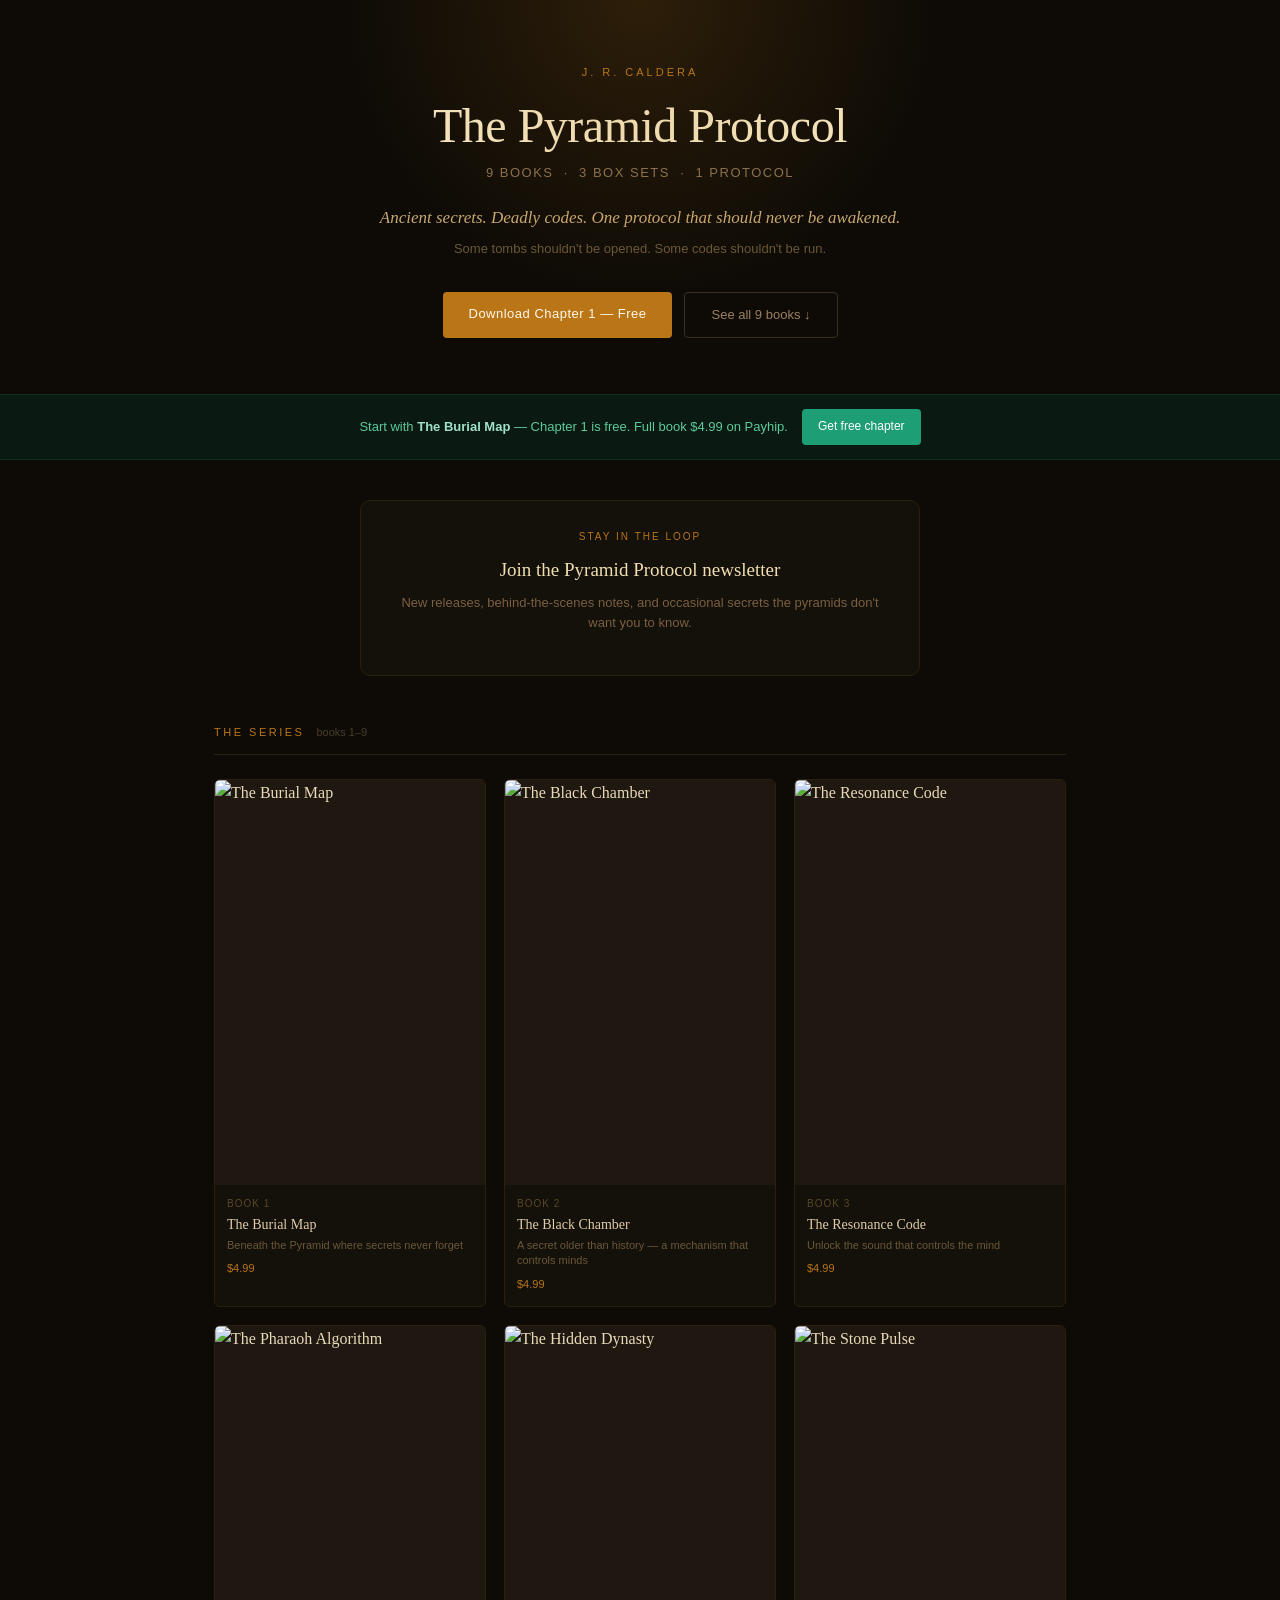
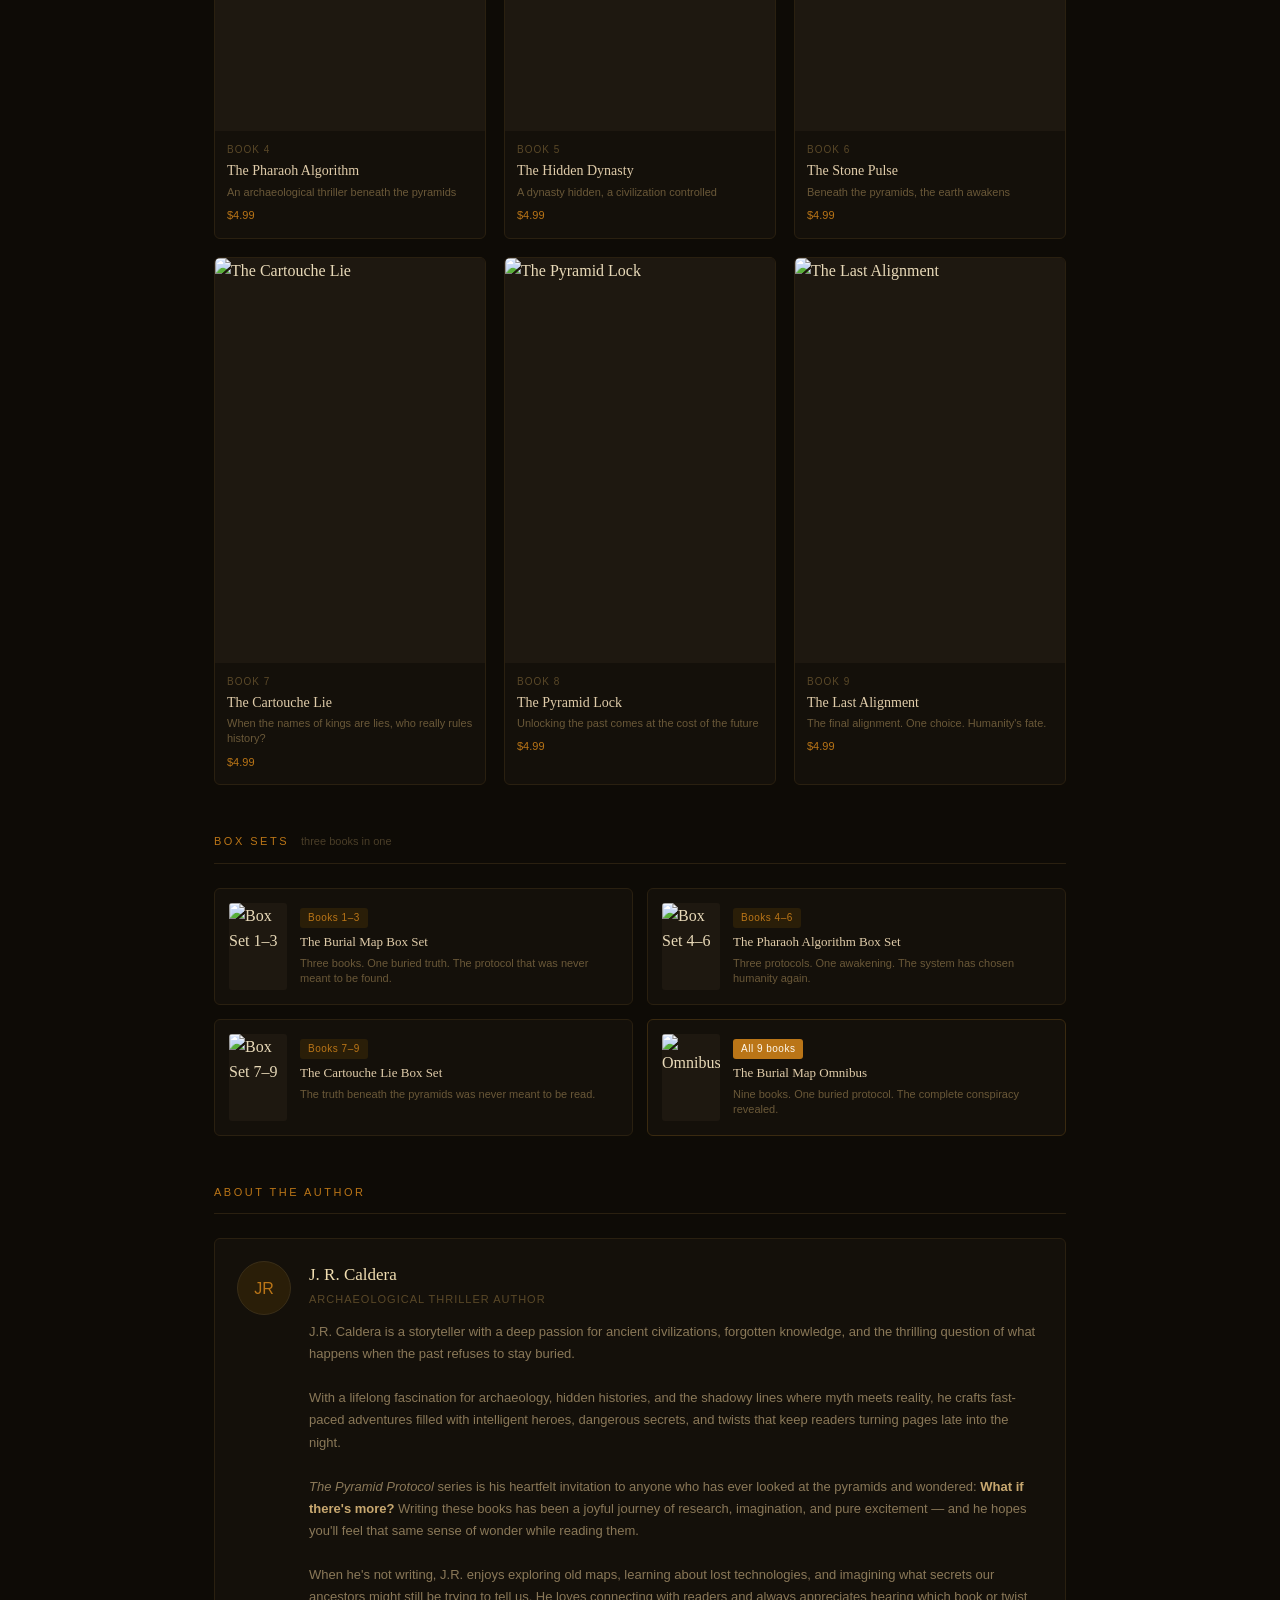
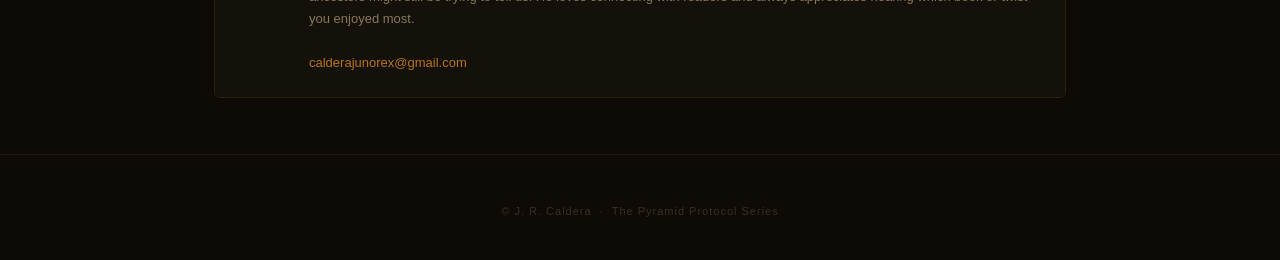
==== index.html @ d8da51bd "Add files via upload" ====
<!DOCTYPE html>
<html lang="en">
<head>
<meta charset="UTF-8">
<meta name="viewport" content="width=device-width, initial-scale=1.0">
<title>The Pyramid Protocol — J.R. Caldera</title>
<!-- Google tag (gtag.js) -->
<script async src="https://www.googletagmanager.com/gtag/js?id=G-NS86E43QCN"></script>
<script>
  window.dataLayer = window.dataLayer || [];
  function gtag(){dataLayer.push(arguments);}
  gtag('js', new Date());
  gtag('config', 'G-NS86E43QCN');
</script>
<!-- MailerLite Universal -->
<script>
    (function(w,d,e,u,f,l,n){w[f]=w[f]||function(){(w[f].q=w[f].q||[])
    .push(arguments);},l=d.createElement(e),l.async=1,l.src=u,
    n=d.getElementsByTagName(e)[0],n.parentNode.insertBefore(l,n);})
    (window,document,'script','https://assets.mailerlite.com/js/universal.js','ml');
    ml('account', '2454336');
</script>
<!-- End MailerLite Universal -->
<meta name="description" content="Nine books. One buried protocol. The complete conspiracy revealed.">
<style>
  *, *::before, *::after { box-sizing: border-box; margin: 0; padding: 0; }

  body {
    font-family: Georgia, 'Times New Roman', serif;
    background: #0e0b06;
    color: #e8d9b8;
    line-height: 1.6;
  }

  a { color: inherit; text-decoration: none; }

  /* ── HERO ── */
  .hero {
    text-align: center;
    padding: 64px 24px 56px;
    background: #0e0b06;
    position: relative;
    overflow: hidden;
  }
  .hero::before {
    content: '';
    position: absolute;
    top: 0; left: 50%; transform: translateX(-50%);
    width: 600px; height: 300px;
    background: radial-gradient(ellipse at top, rgba(186,117,23,0.18) 0%, transparent 70%);
    pointer-events: none;
  }
  .hero-eyebrow {
    font-family: 'Helvetica Neue', Arial, sans-serif;
    font-size: 11px;
    letter-spacing: 3px;
    text-transform: uppercase;
    color: #BA7517;
    margin-bottom: 16px;
  }
  .hero h1 {
    font-size: clamp(28px, 6vw, 48px);
    font-weight: normal;
    color: #f5e6c0;
    letter-spacing: -0.5px;
    line-height: 1.15;
    margin-bottom: 10px;
  }
  .hero-series {
    font-family: 'Helvetica Neue', Arial, sans-serif;
    font-size: 13px;
    color: #8a7050;
    letter-spacing: 1.5px;
    text-transform: uppercase;
    margin-bottom: 20px;
  }
  .hero-tagline {
    font-size: 17px;
    font-style: italic;
    color: #c8a870;
    margin-bottom: 8px;
  }
  .hero-sub {
    font-family: 'Helvetica Neue', Arial, sans-serif;
    font-size: 13px;
    color: #6a5838;
    margin-bottom: 32px;
  }
  .hero-btns {
    display: flex;
    gap: 12px;
    justify-content: center;
    flex-wrap: wrap;
  }
  .btn-primary {
    background: #BA7517;
    color: #fff8ec;
    border: none;
    border-radius: 4px;
    padding: 12px 26px;
    font-family: 'Helvetica Neue', Arial, sans-serif;
    font-size: 13px;
    font-weight: 500;
    letter-spacing: 0.5px;
    cursor: pointer;
    text-decoration: none;
    display: inline-block;
    transition: background 0.2s;
  }
  .btn-primary:hover { background: #9a6010; }
  .btn-ghost {
    background: transparent;
    color: #9a8060;
    border: 1px solid #3a2e1e;
    border-radius: 4px;
    padding: 12px 26px;
    font-family: 'Helvetica Neue', Arial, sans-serif;
    font-size: 13px;
    cursor: pointer;
    text-decoration: none;
    display: inline-block;
    transition: border-color 0.2s, color 0.2s;
  }
  .btn-ghost:hover { border-color: #BA7517; color: #BA7517; }

  /* ── FREE BANNER ── */
  .free-banner {
    background: #0a1a12;
    border-top: 1px solid #0f2e1e;
    border-bottom: 1px solid #0f2e1e;
    padding: 14px 24px;
    display: flex;
    align-items: center;
    gap: 14px;
    justify-content: center;
    flex-wrap: wrap;
    text-align: center;
  }
  .free-banner-text {
    font-family: 'Helvetica Neue', Arial, sans-serif;
    font-size: 13px;
    color: #5dca9a;
  }
  .free-banner-text strong { color: #9fe1cb; }
  .btn-free {
    background: #1D9E75;
    color: #fff;
    border: none;
    border-radius: 4px;
    padding: 8px 16px;
    font-family: 'Helvetica Neue', Arial, sans-serif;
    font-size: 12px;
    font-weight: 500;
    cursor: pointer;
    text-decoration: none;
    display: inline-block;
    white-space: nowrap;
    transition: background 0.2s;
  }
  .btn-free:hover { background: #158060; }

  /* ── NEWSLETTER SIGNUP ── */
  .newsletter-block {
    max-width: 560px;
    margin: 40px auto 0;
    padding: 28px 28px 24px;
    background: #14100a;
    border: 1px solid #2a2010;
    border-radius: 10px;
    text-align: center;
  }
  .newsletter-eyebrow {
    font-family: 'Helvetica Neue', Arial, sans-serif;
    font-size: 10px;
    letter-spacing: 2px;
    text-transform: uppercase;
    color: #BA7517;
    margin-bottom: 10px;
  }
  .newsletter-title {
    font-size: 19px;
    color: #f0ddb0;
    margin-bottom: 8px;
  }
  .newsletter-sub {
    font-family: 'Helvetica Neue', Arial, sans-serif;
    font-size: 13px;
    color: #7a6040;
    line-height: 1.55;
    margin-bottom: 18px;
  }

  /* ── SECTIONS ── */
  .section {
    max-width: 900px;
    margin: 0 auto;
    padding: 48px 24px 0;
  }
  .section-header {
    display: flex;
    align-items: baseline;
    gap: 12px;
    margin-bottom: 24px;
    padding-bottom: 12px;
    border-bottom: 1px solid #2a2010;
  }
  .section-title {
    font-family: 'Helvetica Neue', Arial, sans-serif;
    font-size: 11px;
    font-weight: 500;
    letter-spacing: 2.5px;
    text-transform: uppercase;
    color: #BA7517;
  }
  .section-subtitle {
    font-family: 'Helvetica Neue', Arial, sans-serif;
    font-size: 11px;
    color: #4a3e28;
  }

  /* ── BOOKS GRID ── */
  .books-grid {
    display: grid;
    grid-template-columns: repeat(3, 1fr);
    gap: 18px;
  }
  @media (max-width: 600px) {
    .books-grid { grid-template-columns: repeat(2, 1fr); gap: 12px; }
  }
  .book-card {
    background: #14100a;
    border: 1px solid #2a2010;
    border-radius: 6px;
    overflow: hidden;
    display: block;
    transition: border-color 0.2s, transform 0.15s;
  }
  .book-card:hover { border-color: #BA7517; transform: translateY(-2px); }
  .book-card img {
    width: 100%;
    aspect-ratio: 2/3;
    object-fit: cover;
    display: block;
    background: #1e1810;
  }
  .book-card-placeholder {
    width: 100%;
    aspect-ratio: 2/3;
    background: #1e1810;
    display: flex;
    align-items: center;
    justify-content: center;
    color: #3a3020;
    font-size: 32px;
  }
  .book-info { padding: 11px 12px 13px; }
  .book-num {
    font-family: 'Helvetica Neue', Arial, sans-serif;
    font-size: 10px;
    color: #5a4828;
    letter-spacing: 1px;
    text-transform: uppercase;
    margin-bottom: 4px;
  }
  .book-title {
    font-size: 14px;
    font-weight: normal;
    color: #e0ccaa;
    line-height: 1.3;
    margin-bottom: 4px;
  }
  .book-tagline {
    font-family: 'Helvetica Neue', Arial, sans-serif;
    font-size: 11px;
    color: #6a5838;
    line-height: 1.4;
    display: -webkit-box;
    -webkit-line-clamp: 2;
    -webkit-box-orient: vertical;
    overflow: hidden;
  }
  .book-price {
    font-family: 'Helvetica Neue', Arial, sans-serif;
    font-size: 11px;
    color: #BA7517;
    margin-top: 7px;
  }

  /* ── BOX SETS ── */
  .boxsets-grid {
    display: grid;
    grid-template-columns: repeat(2, 1fr);
    gap: 14px;
  }
  @media (max-width: 500px) {
    .boxsets-grid { grid-template-columns: 1fr; }
  }
  .boxset-card {
    background: #14100a;
    border: 1px solid #2a2010;
    border-radius: 6px;
    padding: 14px;
    display: flex;
    gap: 13px;
    transition: border-color 0.2s;
  }
  .boxset-card:hover { border-color: #BA7517; }
  .boxset-card img {
    width: 58px;
    min-width: 58px;
    height: 87px;
    object-fit: cover;
    border-radius: 3px;
    background: #1e1810;
  }
  .boxset-info { flex: 1; min-width: 0; }
  .boxset-badge {
    display: inline-block;
    font-family: 'Helvetica Neue', Arial, sans-serif;
    font-size: 10px;
    font-weight: 500;
    background: #2a1e08;
    color: #BA7517;
    padding: 2px 8px;
    border-radius: 3px;
    margin-bottom: 6px;
    letter-spacing: 0.5px;
  }
  .boxset-title {
    font-size: 13px;
    color: #e0ccaa;
    line-height: 1.3;
    margin-bottom: 5px;
  }
  .boxset-sub {
    font-family: 'Helvetica Neue', Arial, sans-serif;
    font-size: 11px;
    color: #6a5838;
    line-height: 1.4;
  }

  /* ── OMNIBUS ── */
  .omnibus-card {
    background: #14100a;
    border: 1px solid #3a2a10;
    border-radius: 6px;
    padding: 20px;
    display: flex;
    gap: 18px;
    align-items: center;
    transition: border-color 0.2s;
  }
  .omnibus-card:hover { border-color: #BA7517; }
  .omnibus-card img {
    width: 80px;
    min-width: 80px;
    height: 120px;
    object-fit: cover;
    border-radius: 4px;
  }
  .omnibus-badge {
    display: inline-block;
    font-family: 'Helvetica Neue', Arial, sans-serif;
    font-size: 10px;
    font-weight: 500;
    background: #BA7517;
    color: #fff8ec;
    padding: 3px 10px;
    border-radius: 3px;
    margin-bottom: 9px;
    letter-spacing: 1px;
    text-transform: uppercase;
  }
  .omnibus-title {
    font-size: 18px;
    color: #f0ddb0;
    margin-bottom: 6px;
  }
  .omnibus-sub {
    font-family: 'Helvetica Neue', Arial, sans-serif;
    font-size: 12px;
    color: #7a6040;
    line-height: 1.55;
    margin-bottom: 14px;
  }

  /* ── AUTHOR ── */
  .author-card {
    background: #14100a;
    border: 1px solid #2a2010;
    border-radius: 6px;
    padding: 22px;
    display: flex;
    gap: 18px;
    align-items: flex-start;
  }
  .author-avatar {
    width: 54px;
    height: 54px;
    min-width: 54px;
    border-radius: 50%;
    background: #2a1e08;
    border: 1px solid #3a2e18;
    display: flex;
    align-items: center;
    justify-content: center;
    font-family: 'Helvetica Neue', Arial, sans-serif;
    font-size: 16px;
    font-weight: 500;
    color: #BA7517;
  }
  .author-name {
    font-size: 17px;
    color: #f0ddb0;
    margin-bottom: 3px;
  }
  .author-tag {
    font-family: 'Helvetica Neue', Arial, sans-serif;
    font-size: 11px;
    color: #5a4828;
    letter-spacing: 1px;
    text-transform: uppercase;
    margin-bottom: 12px;
  }
  .author-bio {
    font-family: 'Helvetica Neue', Arial, sans-serif;
    font-size: 13px;
    color: #8a7858;
    line-height: 1.7;
  }

  /* ── FOOTER ── */
  .footer {
    text-align: center;
    padding: 48px 24px 40px;
    margin-top: 56px;
    border-top: 1px solid #1e1810;
  }
  .footer p {
    font-family: 'Helvetica Neue', Arial, sans-serif;
    font-size: 11px;
    color: #3a3020;
    letter-spacing: 1px;
  }

  /* spacing after last section */
  .section:last-of-type { padding-bottom: 0; }
</style>
<!-- MailerLite Universal -->
<script>
    (function(w,d,e,u,f,l,n){w[f]=w[f]||function(){(w[f].q=w[f].q||[])
    .push(arguments);},l=d.createElement(e),l.async=1,l.src=u,
    n=d.getElementsByTagName(e)[0],n.parentNode.insertBefore(l,n);})
    (window,document,'script','https://assets.mailerlite.com/js/universal.js','ml');
    ml('account', '2454336');
</script>
<!-- End MailerLite Universal -->
</head>
<body>

<!-- HERO -->
<div class="hero">
  <div class="hero-eyebrow">J. R. Caldera</div>
  <h1>The Pyramid Protocol</h1>
  <div class="hero-series">9 books &nbsp;·&nbsp; 3 box sets &nbsp;·&nbsp; 1 protocol</div>
  <div class="hero-tagline">Ancient secrets. Deadly codes. One protocol that should never be awakened.</div>
  <div class="hero-sub">Some tombs shouldn't be opened. Some codes shouldn't be run.</div>
  <div class="hero-btns">
    <a href="https://payhip.com/b/AbJk1" class="btn-primary" target="_blank">Download Chapter 1 — Free</a>
    <a href="#series" class="btn-ghost">See all 9 books ↓</a>
  </div>
</div>

<!-- FREE BANNER -->
<div class="free-banner">
  <div class="free-banner-text">Start with <strong>The Burial Map</strong> — Chapter 1 is free. Full book $4.99 on Payhip.</div>
  <a href="https://payhip.com/b/AbJk1" class="btn-free" target="_blank">Get free chapter</a>
</div>

<!-- NEWSLETTER SIGNUP -->
<div class="newsletter-block">
  <div class="newsletter-eyebrow">Stay in the loop</div>
  <div class="newsletter-title">Join the Pyramid Protocol newsletter</div>
  <div class="newsletter-sub">New releases, behind-the-scenes notes, and occasional secrets the pyramids don't want you to know.</div>
  <div class="ml-embedded" data-form="XysTeo"></div>
</div>

<!-- BOOKS 1–9 -->
<div class="section" id="series">
  <div class="section-header">
    <span class="section-title">The series</span>
    <span class="section-subtitle">books 1–9</span>
  </div>
  <div class="books-grid">

    <a class="book-card" href="https://payhip.com/b/BZFYR" target="_blank">
      <img src="https://j-r-caldera.carrd.co/assets/images/image01.jpg?v=bbf67090" alt="The Burial Map">
      <div class="book-info">
        <div class="book-num">Book 1</div>
        <div class="book-title">The Burial Map</div>
        <div class="book-tagline">Beneath the Pyramid where secrets never forget</div>
        <div class="book-price">$4.99</div>
      </div>
    </a>

    <a class="book-card" href="https://payhip.com/b/6irfh" target="_blank">
      <img src="https://j-r-caldera.carrd.co/assets/images/image02.jpg?v=bbf67090" alt="The Black Chamber">
      <div class="book-info">
        <div class="book-num">Book 2</div>
        <div class="book-title">The Black Chamber</div>
        <div class="book-tagline">A secret older than history — a mechanism that controls minds</div>
        <div class="book-price">$4.99</div>
      </div>
    </a>

    <a class="book-card" href="https://payhip.com/b/AXHsN" target="_blank">
      <img src="https://j-r-caldera.carrd.co/assets/images/image03.jpg?v=bbf67090" alt="The Resonance Code">
      <div class="book-info">
        <div class="book-num">Book 3</div>
        <div class="book-title">The Resonance Code</div>
        <div class="book-tagline">Unlock the sound that controls the mind</div>
        <div class="book-price">$4.99</div>
      </div>
    </a>

    <a class="book-card" href="https://payhip.com/b/c6tMG" target="_blank">
      <img src="https://j-r-caldera.carrd.co/assets/images/image05.jpg?v=bbf67090" alt="The Pharaoh Algorithm">
      <div class="book-info">
        <div class="book-num">Book 4</div>
        <div class="book-title">The Pharaoh Algorithm</div>
        <div class="book-tagline">An archaeological thriller beneath the pyramids</div>
        <div class="book-price">$4.99</div>
      </div>
    </a>

    <a class="book-card" href="https://payhip.com/b/ZX0zi" target="_blank">
      <img src="The_Hidden_Dynasty.png" alt="The Hidden Dynasty">
      <div class="book-info">
        <div class="book-num">Book 5</div>
        <div class="book-title">The Hidden Dynasty</div>
        <div class="book-tagline">A dynasty hidden, a civilization controlled</div>
        <div class="book-price">$4.99</div>
      </div>
    </a>

    <a class="book-card" href="https://payhip.com/b/noazR" target="_blank">
      <img src="https://j-r-caldera.carrd.co/assets/images/image07.jpg?v=bbf67090" alt="The Stone Pulse">
      <div class="book-info">
        <div class="book-num">Book 6</div>
        <div class="book-title">The Stone Pulse</div>
        <div class="book-tagline">Beneath the pyramids, the earth awakens</div>
        <div class="book-price">$4.99</div>
      </div>
    </a>

    <a class="book-card" href="https://payhip.com/b/b9Xug" target="_blank">
      <img src="https://j-r-caldera.carrd.co/assets/images/image09.jpg?v=bbf67090" alt="The Cartouche Lie">
      <div class="book-info">
        <div class="book-num">Book 7</div>
        <div class="book-title">The Cartouche Lie</div>
        <div class="book-tagline">When the names of kings are lies, who really rules history?</div>
        <div class="book-price">$4.99</div>
      </div>
    </a>

    <a class="book-card" href="https://payhip.com/b/W3aA7" target="_blank">
      <img src="https://j-r-caldera.carrd.co/assets/images/image10.jpg?v=bbf67090" alt="The Pyramid Lock">
      <div class="book-info">
        <div class="book-num">Book 8</div>
        <div class="book-title">The Pyramid Lock</div>
        <div class="book-tagline">Unlocking the past comes at the cost of the future</div>
        <div class="book-price">$4.99</div>
      </div>
    </a>

    <a class="book-card" href="https://payhip.com/b/DHOQh" target="_blank">
      <img src="https://j-r-caldera.carrd.co/assets/images/image11.jpg?v=bbf67090" alt="The Last Alignment">
      <div class="book-info">
        <div class="book-num">Book 9</div>
        <div class="book-title">The Last Alignment</div>
        <div class="book-tagline">The final alignment. One choice. Humanity's fate.</div>
        <div class="book-price">$4.99</div>
      </div>
    </a>

  </div>
</div>

<!-- BOX SETS -->
<div class="section">
  <div class="section-header">
    <span class="section-title">Box sets</span>
    <span class="section-subtitle">three books in one</span>
  </div>
  <div class="boxsets-grid">

    <a class="boxset-card" href="https://payhip.com/b/6KUzX" target="_blank">
      <img src="https://j-r-caldera.carrd.co/assets/images/image04.jpg?v=bbf67090" alt="Box Set 1–3">
      <div class="boxset-info">
        <div class="boxset-badge">Books 1–3</div>
        <div class="boxset-title">The Burial Map Box Set</div>
        <div class="boxset-sub">Three books. One buried truth. The protocol that was never meant to be found.</div>
      </div>
    </a>

    <a class="boxset-card" href="https://payhip.com/b/sQX5T" target="_blank">
      <img src="https://j-r-caldera.carrd.co/assets/images/image08.jpg?v=bbf67090" alt="Box Set 4–6">
      <div class="boxset-info">
        <div class="boxset-badge">Books 4–6</div>
        <div class="boxset-title">The Pharaoh Algorithm Box Set</div>
        <div class="boxset-sub">Three protocols. One awakening. The system has chosen humanity again.</div>
      </div>
    </a>

    <a class="boxset-card" href="https://payhip.com/b/WlR8a" target="_blank">
      <img src="https://j-r-caldera.carrd.co/assets/images/image12.jpg?v=bbf67090" alt="Box Set 7–9">
      <div class="boxset-info">
        <div class="boxset-badge">Books 7–9</div>
        <div class="boxset-title">The Cartouche Lie Box Set</div>
        <div class="boxset-sub">The truth beneath the pyramids was never meant to be read.</div>
      </div>
    </a>

    <a class="boxset-card" href="https://payhip.com/b/9UcTv" target="_blank" style="border-color:#3a2a10;">
      <img src="https://j-r-caldera.carrd.co/assets/images/image13.jpg?v=bbf67090" alt="Omnibus">
      <div class="boxset-info">
        <div class="boxset-badge" style="background:#BA7517;color:#fff8ec;">All 9 books</div>
        <div class="boxset-title">The Burial Map Omnibus</div>
        <div class="boxset-sub">Nine books. One buried protocol. The complete conspiracy revealed.</div>
      </div>
    </a>

  </div>
</div>

<!-- ABOUT -->
<div class="section">
  <div class="section-header">
    <span class="section-title">About the author</span>
  </div>
  <div class="author-card">
    <div class="author-avatar">JR</div>
    <div>
      <div class="author-name">J. R. Caldera</div>
      <div class="author-tag">Archaeological thriller author</div>
      <div class="author-bio">
        J.R. Caldera is a storyteller with a deep passion for ancient civilizations, forgotten knowledge, and the thrilling question of what happens when the past refuses to stay buried.<br><br>
        With a lifelong fascination for archaeology, hidden histories, and the shadowy lines where myth meets reality, he crafts fast-paced adventures filled with intelligent heroes, dangerous secrets, and twists that keep readers turning pages late into the night.<br><br>
        <em>The Pyramid Protocol</em> series is his heartfelt invitation to anyone who has ever looked at the pyramids and wondered: <strong style="color:#c8a870;">What if there's more?</strong> Writing these books has been a joyful journey of research, imagination, and pure excitement — and he hopes you'll feel that same sense of wonder while reading them.<br><br>
        When he's not writing, J.R. enjoys exploring old maps, learning about lost technologies, and imagining what secrets our ancestors might still be trying to tell us. He loves connecting with readers and always appreciates hearing which book or twist you enjoyed most.<br><br>
        <a href="mailto:calderajunorex@gmail.com" style="color:#BA7517;">calderajunorex@gmail.com</a>
      </div>
    </div>
  </div>
</div>

<!-- FOOTER -->
<div class="footer">
  <p>© J. R. Caldera &nbsp;·&nbsp; The Pyramid Protocol Series</p>
</div>

</body>
</html>
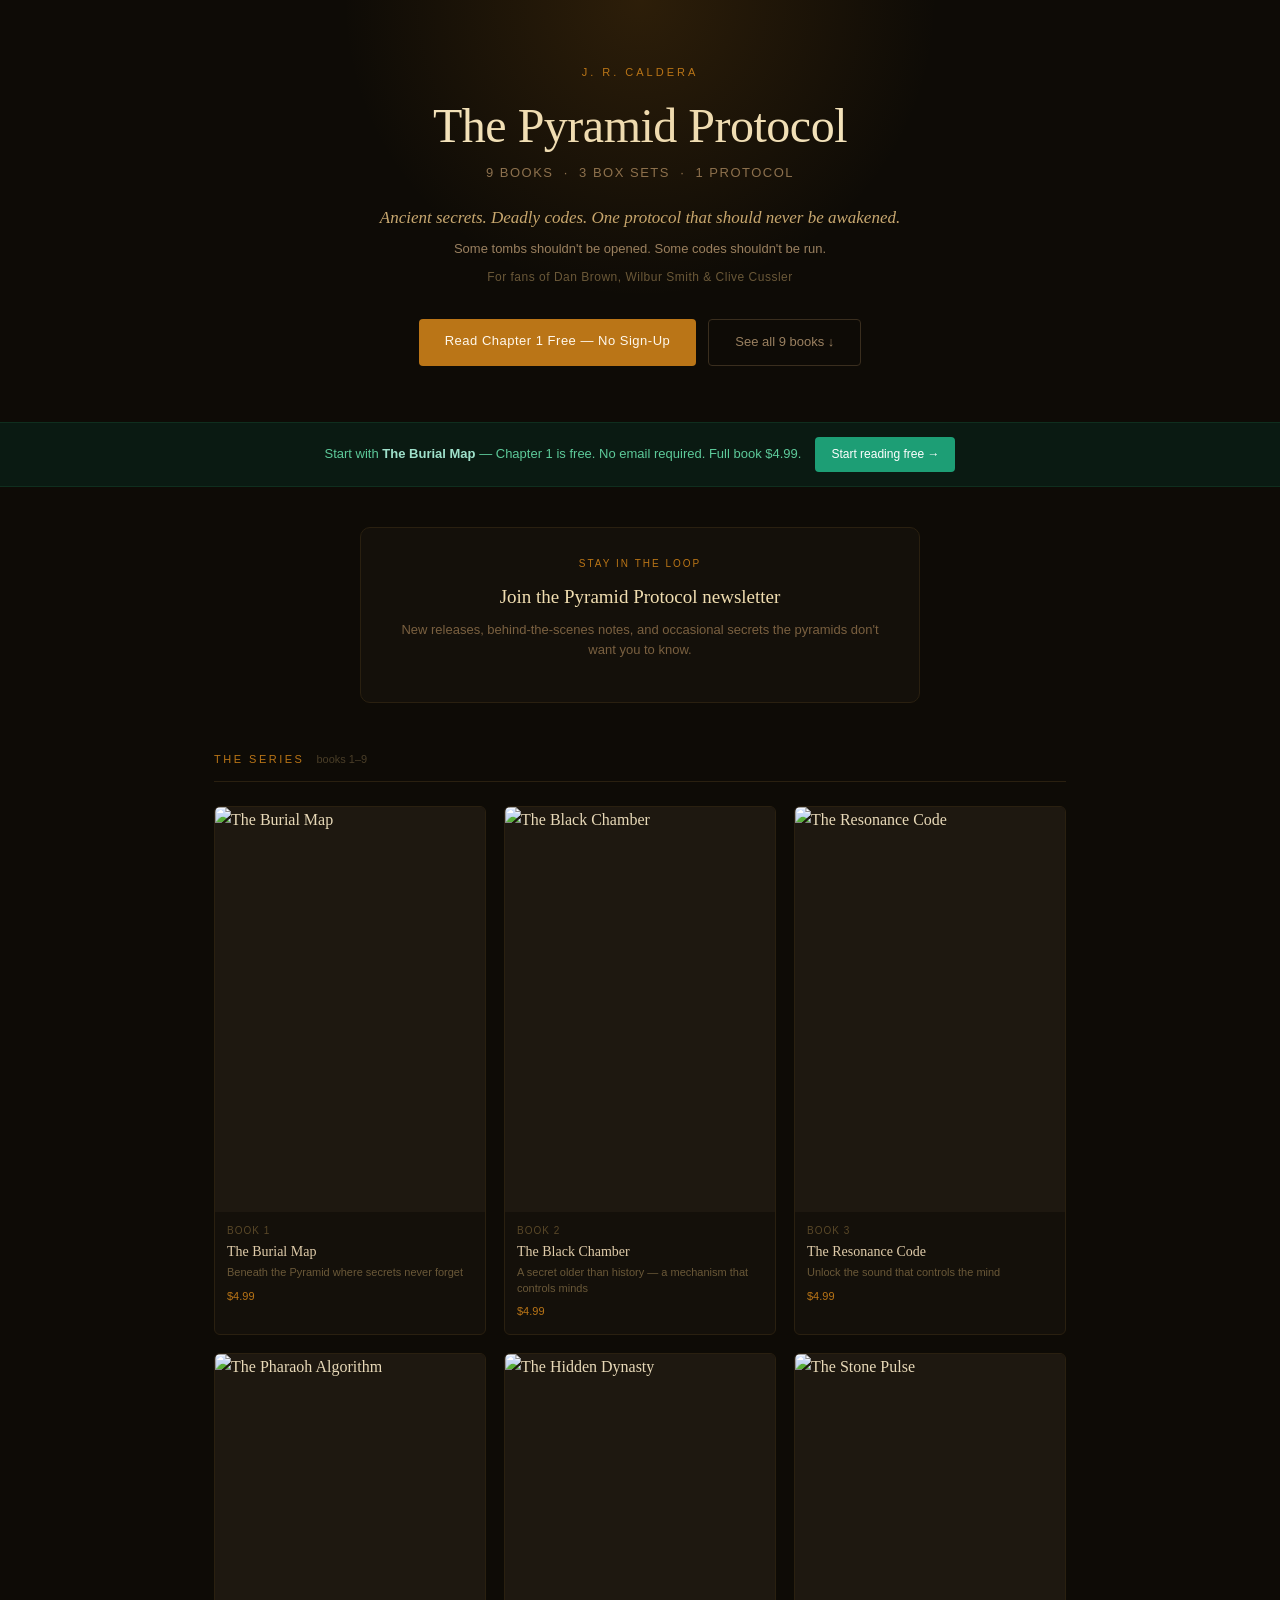
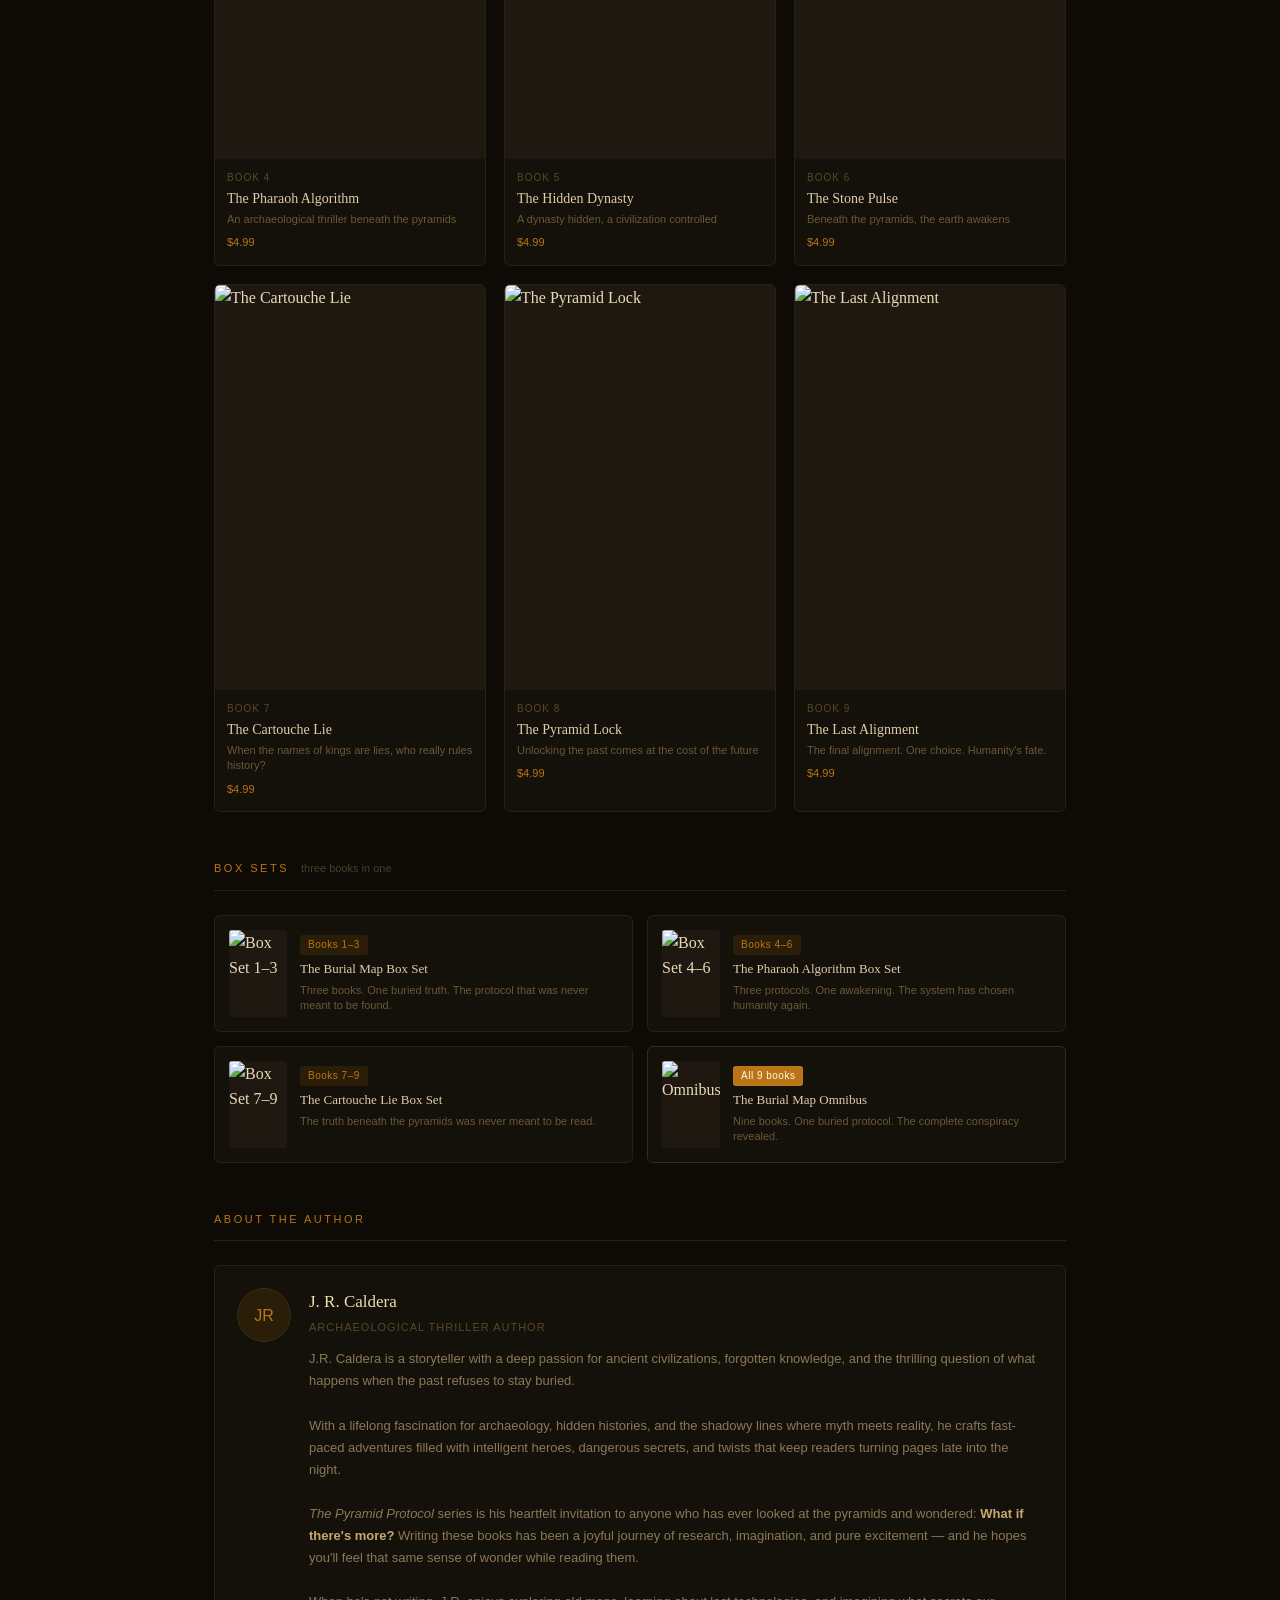
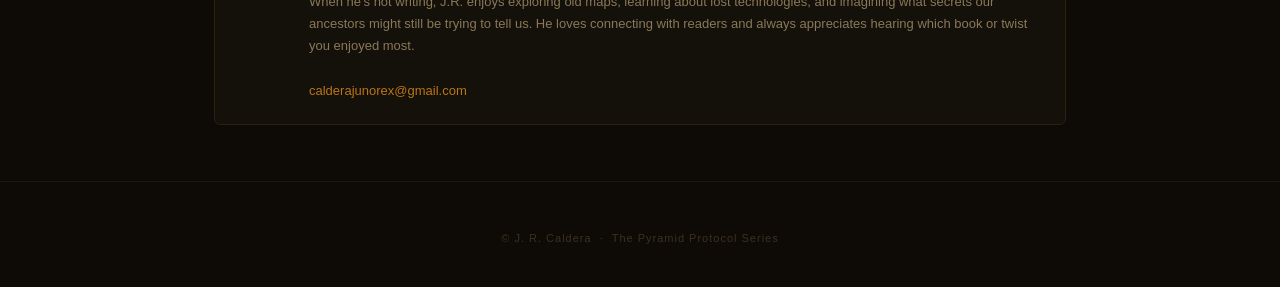
==== commit aeb8cb1e: "Add files via upload" ====
--- a/index.html
+++ b/index.html
@@ -3,7 +3,22 @@
 <head>
 <meta charset="UTF-8">
 <meta name="viewport" content="width=device-width, initial-scale=1.0">
-<title>The Pyramid Protocol — J.R. Caldera</title>
+<title>The Pyramid Protocol — J.R. Caldera | Archaeological Thriller Series</title>
+<meta name="description" content="A 9-book archaeological thriller series by J.R. Caldera. Ancient Egypt. Deadly conspiracies. Hidden codes. For fans of Dan Brown and Wilbur Smith. Start with Chapter 1 — free.">
+<meta name="robots" content="index, follow">
+<link rel="canonical" href="https://calderajunorex-cmd.github.io/">
+
+<!-- Open Graph (Facebook, X, LinkedIn previews) -->
+<meta property="og:type" content="website">
+<meta property="og:url" content="https://calderajunorex-cmd.github.io/">
+<meta property="og:title" content="The Pyramid Protocol — A 9-Book Archaeological Thriller Series">
+<meta property="og:description" content="Ancient secrets. Deadly codes. One protocol that should never be awakened. For fans of Dan Brown and Wilbur Smith. Chapter 1 is free.">
+<meta property="og:image" content="https://j-r-caldera.carrd.co/assets/images/image01.jpg?v=bbf67090">
+<meta name="twitter:card" content="summary_large_image">
+<meta name="twitter:title" content="The Pyramid Protocol — J.R. Caldera">
+<meta name="twitter:description" content="A 9-book archaeological thriller series. Ancient Egypt. Deadly conspiracies. Chapter 1 free.">
+<meta name="twitter:image" content="https://j-r-caldera.carrd.co/assets/images/image01.jpg?v=bbf67090">
+
 <!-- Google tag (gtag.js) -->
 <script async src="https://www.googletagmanager.com/gtag/js?id=G-NS86E43QCN"></script>
 <script>
@@ -21,7 +36,6 @@
     ml('account', '2454336');
 </script>
 <!-- End MailerLite Universal -->
-<meta name="description" content="Nine books. One buried protocol. The complete conspiracy revealed.">
 <style>
   *, *::before, *::after { box-sizing: border-box; margin: 0; padding: 0; }
 
@@ -83,7 +97,14 @@
   .hero-sub {
     font-family: 'Helvetica Neue', Arial, sans-serif;
     font-size: 13px;
+    color: #9a8060;
+    margin-bottom: 8px;
+  }
+  .hero-fans {
+    font-family: 'Helvetica Neue', Arial, sans-serif;
+    font-size: 12px;
     color: #6a5838;
+    letter-spacing: 0.5px;
     margin-bottom: 32px;
   }
   .hero-btns {
@@ -446,15 +467,27 @@
   /* spacing after last section */
   .section:last-of-type { padding-bottom: 0; }
 </style>
-<!-- MailerLite Universal -->
-<script>
-    (function(w,d,e,u,f,l,n){w[f]=w[f]||function(){(w[f].q=w[f].q||[])
-    .push(arguments);},l=d.createElement(e),l.async=1,l.src=u,
-    n=d.getElementsByTagName(e)[0],n.parentNode.insertBefore(l,n);})
-    (window,document,'script','https://assets.mailerlite.com/js/universal.js','ml');
-    ml('account', '2454336');
+<script type="application/ld+json">
+{
+  "@context": "https://schema.org",
+  "@type": "Book",
+  "name": "The Burial Map",
+  "author": {
+    "@type": "Person",
+    "name": "J.R. Caldera"
+  },
+  "genre": "Archaeological Thriller",
+  "numberOfPages": "varies",
+  "offers": {
+    "@type": "Offer",
+    "price": "4.99",
+    "priceCurrency": "USD",
+    "url": "https://payhip.com/b/BZFYR"
+  },
+  "description": "Book 1 of The Pyramid Protocol series. An archaeological thriller set beneath the pyramids of Egypt. Chapter 1 available free.",
+  "url": "https://calderajunorex-cmd.github.io/"
+}
 </script>
-<!-- End MailerLite Universal -->
 </head>
 <body>
 
@@ -465,16 +498,17 @@
   <div class="hero-series">9 books &nbsp;·&nbsp; 3 box sets &nbsp;·&nbsp; 1 protocol</div>
   <div class="hero-tagline">Ancient secrets. Deadly codes. One protocol that should never be awakened.</div>
   <div class="hero-sub">Some tombs shouldn't be opened. Some codes shouldn't be run.</div>
+  <div class="hero-fans">For fans of Dan Brown, Wilbur Smith &amp; Clive Cussler</div>
   <div class="hero-btns">
-    <a href="https://payhip.com/b/AbJk1" class="btn-primary" target="_blank">Download Chapter 1 — Free</a>
+    <a href="https://payhip.com/b/AbJk1" class="btn-primary" target="_blank">Read Chapter 1 Free — No Sign-Up</a>
     <a href="#series" class="btn-ghost">See all 9 books ↓</a>
   </div>
 </div>
 
 <!-- FREE BANNER -->
 <div class="free-banner">
-  <div class="free-banner-text">Start with <strong>The Burial Map</strong> — Chapter 1 is free. Full book $4.99 on Payhip.</div>
-  <a href="https://payhip.com/b/AbJk1" class="btn-free" target="_blank">Get free chapter</a>
+  <div class="free-banner-text">Start with <strong>The Burial Map</strong> — Chapter 1 is free. No email required. Full book $4.99.</div>
+  <a href="https://payhip.com/b/AbJk1" class="btn-free" target="_blank">Start reading free →</a>
 </div>
 
 <!-- NEWSLETTER SIGNUP -->
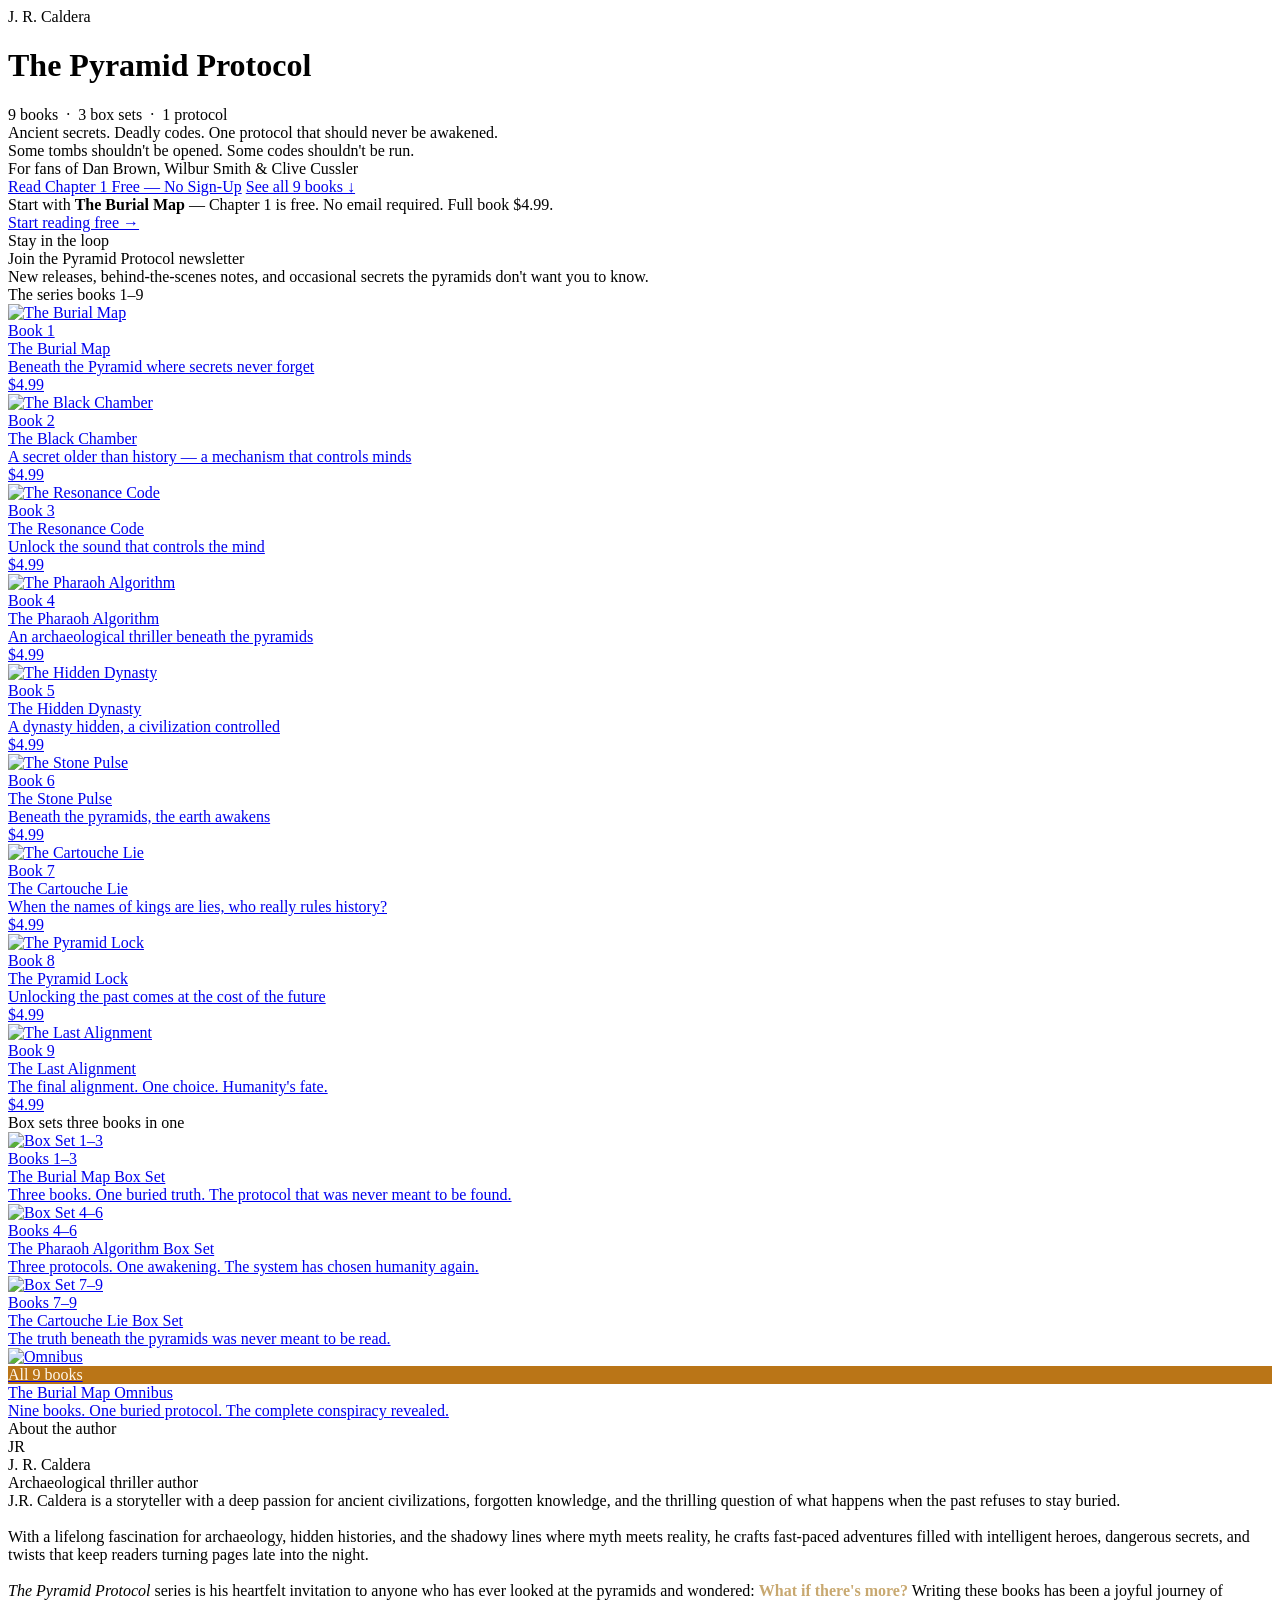
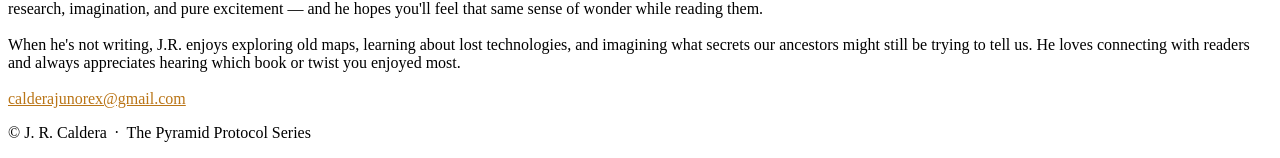
==== commit eb44ef58: "Add files via upload" ====
--- a/index.html
+++ b/index.html
@@ -7,7 +7,6 @@
 <meta name="description" content="A 9-book archaeological thriller series by J.R. Caldera. Ancient Egypt. Deadly conspiracies. Hidden codes. For fans of Dan Brown and Wilbur Smith. Start with Chapter 1 — free.">
 <meta name="robots" content="index, follow">
 <link rel="canonical" href="https://calderajunorex-cmd.github.io/">
-
 <!-- Open Graph (Facebook, X, LinkedIn previews) -->
 <meta property="og:type" content="website">
 <meta property="og:url" content="https://calderajunorex-cmd.github.io/">
@@ -18,476 +17,6 @@
 <meta name="twitter:title" content="The Pyramid Protocol — J.R. Caldera">
 <meta name="twitter:description" content="A 9-book archaeological thriller series. Ancient Egypt. Deadly conspiracies. Chapter 1 free.">
 <meta name="twitter:image" content="https://j-r-caldera.carrd.co/assets/images/image01.jpg?v=bbf67090">
-
-<!-- Google tag (gtag.js) -->
-<script async src="https://www.googletagmanager.com/gtag/js?id=G-NS86E43QCN"></script>
-<script>
-  window.dataLayer = window.dataLayer || [];
-  function gtag(){dataLayer.push(arguments);}
-  gtag('js', new Date());
-  gtag('config', 'G-NS86E43QCN');
-</script>
-<!-- MailerLite Universal -->
-<script>
-    (function(w,d,e,u,f,l,n){w[f]=w[f]||function(){(w[f].q=w[f].q||[])
-    .push(arguments);},l=d.createElement(e),l.async=1,l.src=u,
-    n=d.getElementsByTagName(e)[0],n.parentNode.insertBefore(l,n);})
-    (window,document,'script','https://assets.mailerlite.com/js/universal.js','ml');
-    ml('account', '2454336');
-</script>
-<!-- End MailerLite Universal -->
-<style>
-  *, *::before, *::after { box-sizing: border-box; margin: 0; padding: 0; }
-
-  body {
-    font-family: Georgia, 'Times New Roman', serif;
-    background: #0e0b06;
-    color: #e8d9b8;
-    line-height: 1.6;
-  }
-
-  a { color: inherit; text-decoration: none; }
-
-  /* ── HERO ── */
-  .hero {
-    text-align: center;
-    padding: 64px 24px 56px;
-    background: #0e0b06;
-    position: relative;
-    overflow: hidden;
-  }
-  .hero::before {
-    content: '';
-    position: absolute;
-    top: 0; left: 50%; transform: translateX(-50%);
-    width: 600px; height: 300px;
-    background: radial-gradient(ellipse at top, rgba(186,117,23,0.18) 0%, transparent 70%);
-    pointer-events: none;
-  }
-  .hero-eyebrow {
-    font-family: 'Helvetica Neue', Arial, sans-serif;
-    font-size: 11px;
-    letter-spacing: 3px;
-    text-transform: uppercase;
-    color: #BA7517;
-    margin-bottom: 16px;
-  }
-  .hero h1 {
-    font-size: clamp(28px, 6vw, 48px);
-    font-weight: normal;
-    color: #f5e6c0;
-    letter-spacing: -0.5px;
-    line-height: 1.15;
-    margin-bottom: 10px;
-  }
-  .hero-series {
-    font-family: 'Helvetica Neue', Arial, sans-serif;
-    font-size: 13px;
-    color: #8a7050;
-    letter-spacing: 1.5px;
-    text-transform: uppercase;
-    margin-bottom: 20px;
-  }
-  .hero-tagline {
-    font-size: 17px;
-    font-style: italic;
-    color: #c8a870;
-    margin-bottom: 8px;
-  }
-  .hero-sub {
-    font-family: 'Helvetica Neue', Arial, sans-serif;
-    font-size: 13px;
-    color: #9a8060;
-    margin-bottom: 8px;
-  }
-  .hero-fans {
-    font-family: 'Helvetica Neue', Arial, sans-serif;
-    font-size: 12px;
-    color: #6a5838;
-    letter-spacing: 0.5px;
-    margin-bottom: 32px;
-  }
-  .hero-btns {
-    display: flex;
-    gap: 12px;
-    justify-content: center;
-    flex-wrap: wrap;
-  }
-  .btn-primary {
-    background: #BA7517;
-    color: #fff8ec;
-    border: none;
-    border-radius: 4px;
-    padding: 12px 26px;
-    font-family: 'Helvetica Neue', Arial, sans-serif;
-    font-size: 13px;
-    font-weight: 500;
-    letter-spacing: 0.5px;
-    cursor: pointer;
-    text-decoration: none;
-    display: inline-block;
-    transition: background 0.2s;
-  }
-  .btn-primary:hover { background: #9a6010; }
-  .btn-ghost {
-    background: transparent;
-    color: #9a8060;
-    border: 1px solid #3a2e1e;
-    border-radius: 4px;
-    padding: 12px 26px;
-    font-family: 'Helvetica Neue', Arial, sans-serif;
-    font-size: 13px;
-    cursor: pointer;
-    text-decoration: none;
-    display: inline-block;
-    transition: border-color 0.2s, color 0.2s;
-  }
-  .btn-ghost:hover { border-color: #BA7517; color: #BA7517; }
-
-  /* ── FREE BANNER ── */
-  .free-banner {
-    background: #0a1a12;
-    border-top: 1px solid #0f2e1e;
-    border-bottom: 1px solid #0f2e1e;
-    padding: 14px 24px;
-    display: flex;
-    align-items: center;
-    gap: 14px;
-    justify-content: center;
-    flex-wrap: wrap;
-    text-align: center;
-  }
-  .free-banner-text {
-    font-family: 'Helvetica Neue', Arial, sans-serif;
-    font-size: 13px;
-    color: #5dca9a;
-  }
-  .free-banner-text strong { color: #9fe1cb; }
-  .btn-free {
-    background: #1D9E75;
-    color: #fff;
-    border: none;
-    border-radius: 4px;
-    padding: 8px 16px;
-    font-family: 'Helvetica Neue', Arial, sans-serif;
-    font-size: 12px;
-    font-weight: 500;
-    cursor: pointer;
-    text-decoration: none;
-    display: inline-block;
-    white-space: nowrap;
-    transition: background 0.2s;
-  }
-  .btn-free:hover { background: #158060; }
-
-  /* ── NEWSLETTER SIGNUP ── */
-  .newsletter-block {
-    max-width: 560px;
-    margin: 40px auto 0;
-    padding: 28px 28px 24px;
-    background: #14100a;
-    border: 1px solid #2a2010;
-    border-radius: 10px;
-    text-align: center;
-  }
-  .newsletter-eyebrow {
-    font-family: 'Helvetica Neue', Arial, sans-serif;
-    font-size: 10px;
-    letter-spacing: 2px;
-    text-transform: uppercase;
-    color: #BA7517;
-    margin-bottom: 10px;
-  }
-  .newsletter-title {
-    font-size: 19px;
-    color: #f0ddb0;
-    margin-bottom: 8px;
-  }
-  .newsletter-sub {
-    font-family: 'Helvetica Neue', Arial, sans-serif;
-    font-size: 13px;
-    color: #7a6040;
-    line-height: 1.55;
-    margin-bottom: 18px;
-  }
-
-  /* ── SECTIONS ── */
-  .section {
-    max-width: 900px;
-    margin: 0 auto;
-    padding: 48px 24px 0;
-  }
-  .section-header {
-    display: flex;
-    align-items: baseline;
-    gap: 12px;
-    margin-bottom: 24px;
-    padding-bottom: 12px;
-    border-bottom: 1px solid #2a2010;
-  }
-  .section-title {
-    font-family: 'Helvetica Neue', Arial, sans-serif;
-    font-size: 11px;
-    font-weight: 500;
-    letter-spacing: 2.5px;
-    text-transform: uppercase;
-    color: #BA7517;
-  }
-  .section-subtitle {
-    font-family: 'Helvetica Neue', Arial, sans-serif;
-    font-size: 11px;
-    color: #4a3e28;
-  }
-
-  /* ── BOOKS GRID ── */
-  .books-grid {
-    display: grid;
-    grid-template-columns: repeat(3, 1fr);
-    gap: 18px;
-  }
-  @media (max-width: 600px) {
-    .books-grid { grid-template-columns: repeat(2, 1fr); gap: 12px; }
-  }
-  .book-card {
-    background: #14100a;
-    border: 1px solid #2a2010;
-    border-radius: 6px;
-    overflow: hidden;
-    display: block;
-    transition: border-color 0.2s, transform 0.15s;
-  }
-  .book-card:hover { border-color: #BA7517; transform: translateY(-2px); }
-  .book-card img {
-    width: 100%;
-    aspect-ratio: 2/3;
-    object-fit: cover;
-    display: block;
-    background: #1e1810;
-  }
-  .book-card-placeholder {
-    width: 100%;
-    aspect-ratio: 2/3;
-    background: #1e1810;
-    display: flex;
-    align-items: center;
-    justify-content: center;
-    color: #3a3020;
-    font-size: 32px;
-  }
-  .book-info { padding: 11px 12px 13px; }
-  .book-num {
-    font-family: 'Helvetica Neue', Arial, sans-serif;
-    font-size: 10px;
-    color: #5a4828;
-    letter-spacing: 1px;
-    text-transform: uppercase;
-    margin-bottom: 4px;
-  }
-  .book-title {
-    font-size: 14px;
-    font-weight: normal;
-    color: #e0ccaa;
-    line-height: 1.3;
-    margin-bottom: 4px;
-  }
-  .book-tagline {
-    font-family: 'Helvetica Neue', Arial, sans-serif;
-    font-size: 11px;
-    color: #6a5838;
-    line-height: 1.4;
-    display: -webkit-box;
-    -webkit-line-clamp: 2;
-    -webkit-box-orient: vertical;
-    overflow: hidden;
-  }
-  .book-price {
-    font-family: 'Helvetica Neue', Arial, sans-serif;
-    font-size: 11px;
-    color: #BA7517;
-    margin-top: 7px;
-  }
-
-  /* ── BOX SETS ── */
-  .boxsets-grid {
-    display: grid;
-    grid-template-columns: repeat(2, 1fr);
-    gap: 14px;
-  }
-  @media (max-width: 500px) {
-    .boxsets-grid { grid-template-columns: 1fr; }
-  }
-  .boxset-card {
-    background: #14100a;
-    border: 1px solid #2a2010;
-    border-radius: 6px;
-    padding: 14px;
-    display: flex;
-    gap: 13px;
-    transition: border-color 0.2s;
-  }
-  .boxset-card:hover { border-color: #BA7517; }
-  .boxset-card img {
-    width: 58px;
-    min-width: 58px;
-    height: 87px;
-    object-fit: cover;
-    border-radius: 3px;
-    background: #1e1810;
-  }
-  .boxset-info { flex: 1; min-width: 0; }
-  .boxset-badge {
-    display: inline-block;
-    font-family: 'Helvetica Neue', Arial, sans-serif;
-    font-size: 10px;
-    font-weight: 500;
-    background: #2a1e08;
-    color: #BA7517;
-    padding: 2px 8px;
-    border-radius: 3px;
-    margin-bottom: 6px;
-    letter-spacing: 0.5px;
-  }
-  .boxset-title {
-    font-size: 13px;
-    color: #e0ccaa;
-    line-height: 1.3;
-    margin-bottom: 5px;
-  }
-  .boxset-sub {
-    font-family: 'Helvetica Neue', Arial, sans-serif;
-    font-size: 11px;
-    color: #6a5838;
-    line-height: 1.4;
-  }
-
-  /* ── OMNIBUS ── */
-  .omnibus-card {
-    background: #14100a;
-    border: 1px solid #3a2a10;
-    border-radius: 6px;
-    padding: 20px;
-    display: flex;
-    gap: 18px;
-    align-items: center;
-    transition: border-color 0.2s;
-  }
-  .omnibus-card:hover { border-color: #BA7517; }
-  .omnibus-card img {
-    width: 80px;
-    min-width: 80px;
-    height: 120px;
-    object-fit: cover;
-    border-radius: 4px;
-  }
-  .omnibus-badge {
-    display: inline-block;
-    font-family: 'Helvetica Neue', Arial, sans-serif;
-    font-size: 10px;
-    font-weight: 500;
-    background: #BA7517;
-    color: #fff8ec;
-    padding: 3px 10px;
-    border-radius: 3px;
-    margin-bottom: 9px;
-    letter-spacing: 1px;
-    text-transform: uppercase;
-  }
-  .omnibus-title {
-    font-size: 18px;
-    color: #f0ddb0;
-    margin-bottom: 6px;
-  }
-  .omnibus-sub {
-    font-family: 'Helvetica Neue', Arial, sans-serif;
-    font-size: 12px;
-    color: #7a6040;
-    line-height: 1.55;
-    margin-bottom: 14px;
-  }
-
-  /* ── AUTHOR ── */
-  .author-card {
-    background: #14100a;
-    border: 1px solid #2a2010;
-    border-radius: 6px;
-    padding: 22px;
-    display: flex;
-    gap: 18px;
-    align-items: flex-start;
-  }
-  .author-avatar {
-    width: 54px;
-    height: 54px;
-    min-width: 54px;
-    border-radius: 50%;
-    background: #2a1e08;
-    border: 1px solid #3a2e18;
-    display: flex;
-    align-items: center;
-    justify-content: center;
-    font-family: 'Helvetica Neue', Arial, sans-serif;
-    font-size: 16px;
-    font-weight: 500;
-    color: #BA7517;
-  }
-  .author-name {
-    font-size: 17px;
-    color: #f0ddb0;
-    margin-bottom: 3px;
-  }
-  .author-tag {
-    font-family: 'Helvetica Neue', Arial, sans-serif;
-    font-size: 11px;
-    color: #5a4828;
-    letter-spacing: 1px;
-    text-transform: uppercase;
-    margin-bottom: 12px;
-  }
-  .author-bio {
-    font-family: 'Helvetica Neue', Arial, sans-serif;
-    font-size: 13px;
-    color: #8a7858;
-    line-height: 1.7;
-  }
-
-  /* ── FOOTER ── */
-  .footer {
-    text-align: center;
-    padding: 48px 24px 40px;
-    margin-top: 56px;
-    border-top: 1px solid #1e1810;
-  }
-  .footer p {
-    font-family: 'Helvetica Neue', Arial, sans-serif;
-    font-size: 11px;
-    color: #3a3020;
-    letter-spacing: 1px;
-  }
-
-  /* spacing after last section */
-  .section:last-of-type { padding-bottom: 0; }
-</style>
-<script type="application/ld+json">
-{
-  "@context": "https://schema.org",
-  "@type": "Book",
-  "name": "The Burial Map",
-  "author": {
-    "@type": "Person",
-    "name": "J.R. Caldera"
-  },
-  "genre": "Archaeological Thriller",
-  "numberOfPages": "varies",
-  "offers": {
-    "@type": "Offer",
-    "price": "4.99",
-    "priceCurrency": "USD",
-    "url": "https://payhip.com/b/BZFYR"
-  },
-  "description": "Book 1 of The Pyramid Protocol series. An archaeological thriller set beneath the pyramids of Egypt. Chapter 1 available free.",
-  "url": "https://calderajunorex-cmd.github.io/"
-}
-</script>
 </head>
 <body>
 
@@ -501,7 +30,7 @@
   <div class="hero-fans">For fans of Dan Brown, Wilbur Smith &amp; Clive Cussler</div>
   <div class="hero-btns">
     <a href="https://payhip.com/b/AbJk1" class="btn-primary" target="_blank">Read Chapter 1 Free — No Sign-Up</a>
-    <a href="#series" class="btn-ghost">See all 9 books ↓</a>
+    <a href="https://payhip.com/terrabooks/collection/pyramid-protocol-series" class="btn-ghost" target="_blank">See all 9 books ↓</a>
   </div>
 </div>
 
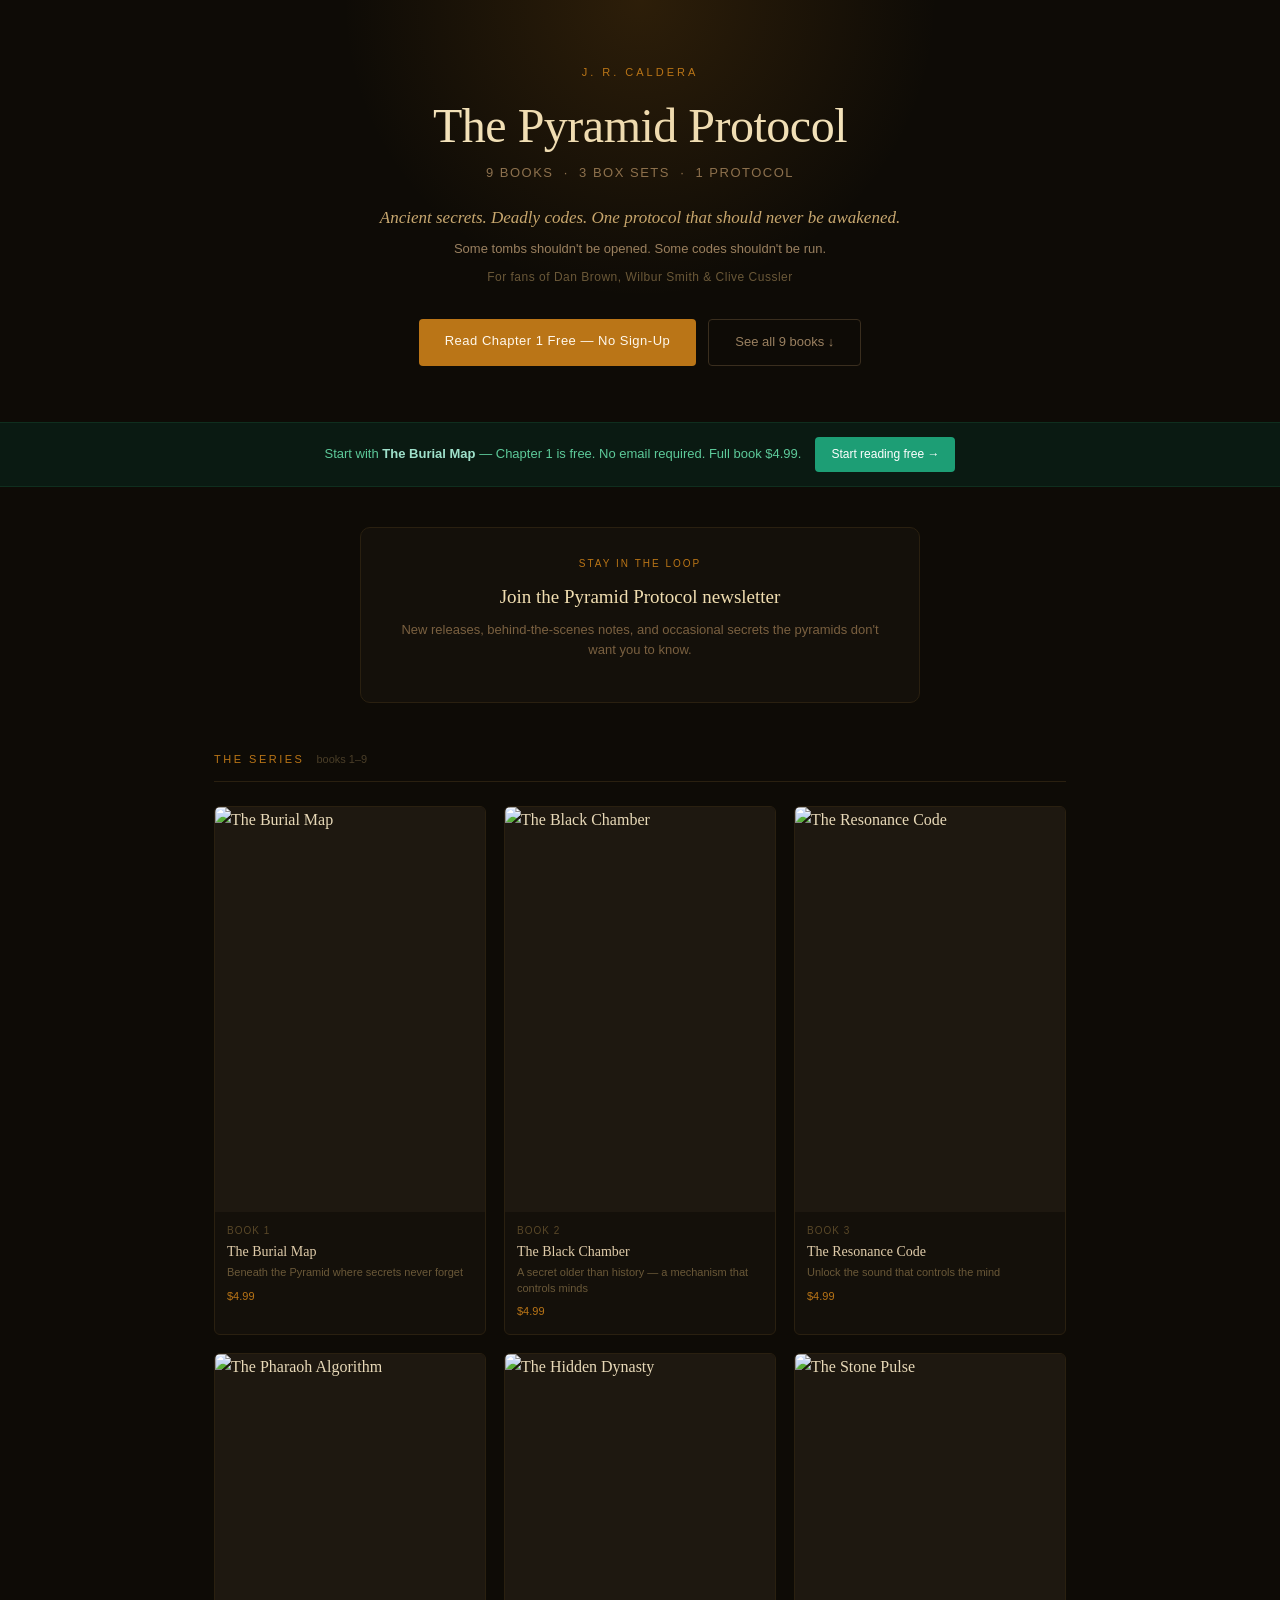
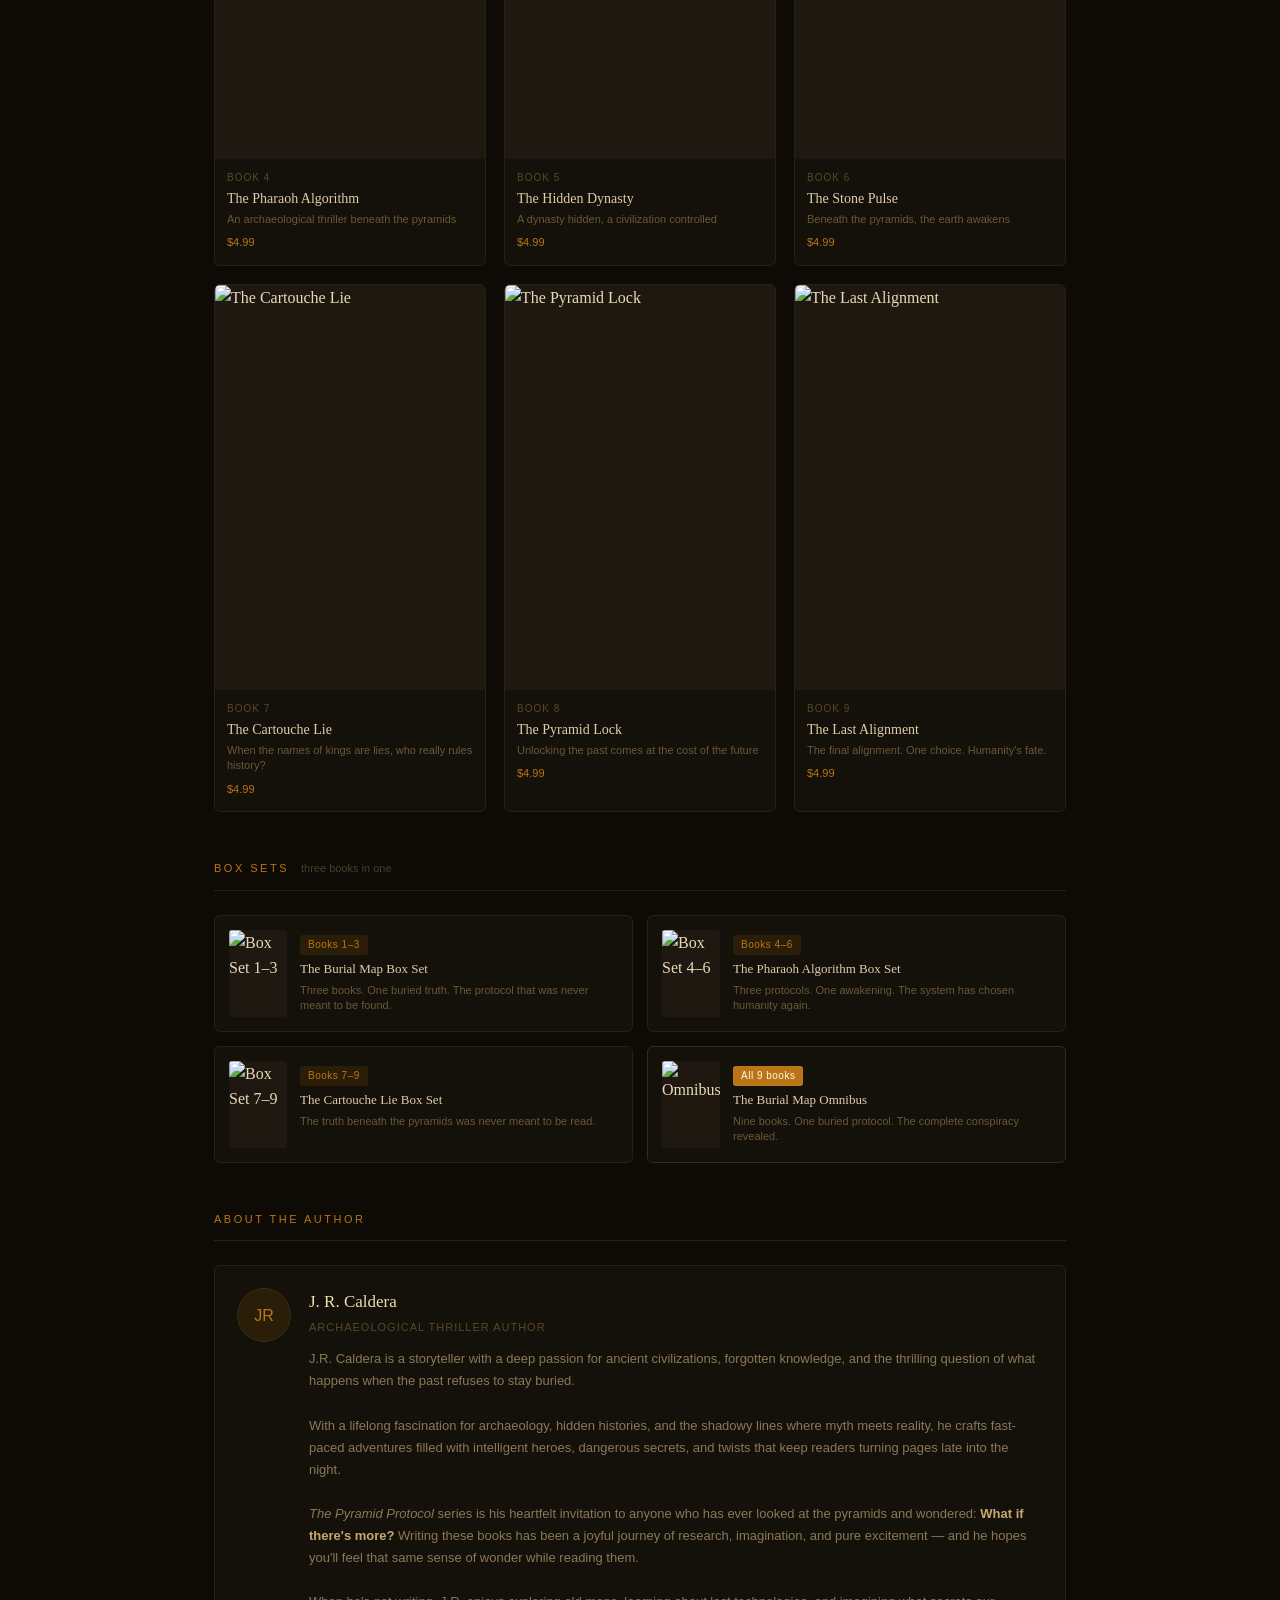
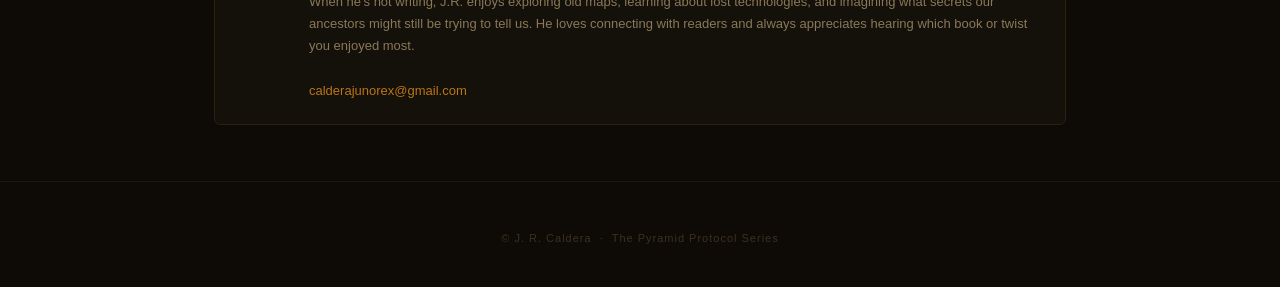
==== commit b015f88e: "Add files via upload" ====
--- a/index.html
+++ b/index.html
@@ -7,6 +7,7 @@
 <meta name="description" content="A 9-book archaeological thriller series by J.R. Caldera. Ancient Egypt. Deadly conspiracies. Hidden codes. For fans of Dan Brown and Wilbur Smith. Start with Chapter 1 — free.">
 <meta name="robots" content="index, follow">
 <link rel="canonical" href="https://calderajunorex-cmd.github.io/">
+
 <!-- Open Graph (Facebook, X, LinkedIn previews) -->
 <meta property="og:type" content="website">
 <meta property="og:url" content="https://calderajunorex-cmd.github.io/">
@@ -17,6 +18,476 @@
 <meta name="twitter:title" content="The Pyramid Protocol — J.R. Caldera">
 <meta name="twitter:description" content="A 9-book archaeological thriller series. Ancient Egypt. Deadly conspiracies. Chapter 1 free.">
 <meta name="twitter:image" content="https://j-r-caldera.carrd.co/assets/images/image01.jpg?v=bbf67090">
+
+<!-- Google tag (gtag.js) -->
+<script async src="https://www.googletagmanager.com/gtag/js?id=G-NS86E43QCN"></script>
+<script>
+  window.dataLayer = window.dataLayer || [];
+  function gtag(){dataLayer.push(arguments);}
+  gtag('js', new Date());
+  gtag('config', 'G-NS86E43QCN');
+</script>
+<!-- MailerLite Universal -->
+<script>
+    (function(w,d,e,u,f,l,n){w[f]=w[f]||function(){(w[f].q=w[f].q||[])
+    .push(arguments);},l=d.createElement(e),l.async=1,l.src=u,
+    n=d.getElementsByTagName(e)[0],n.parentNode.insertBefore(l,n);})
+    (window,document,'script','https://assets.mailerlite.com/js/universal.js','ml');
+    ml('account', '2454336');
+</script>
+<!-- End MailerLite Universal -->
+<style>
+  *, *::before, *::after { box-sizing: border-box; margin: 0; padding: 0; }
+
+  body {
+    font-family: Georgia, 'Times New Roman', serif;
+    background: #0e0b06;
+    color: #e8d9b8;
+    line-height: 1.6;
+  }
+
+  a { color: inherit; text-decoration: none; }
+
+  /* ── HERO ── */
+  .hero {
+    text-align: center;
+    padding: 64px 24px 56px;
+    background: #0e0b06;
+    position: relative;
+    overflow: hidden;
+  }
+  .hero::before {
+    content: '';
+    position: absolute;
+    top: 0; left: 50%; transform: translateX(-50%);
+    width: 600px; height: 300px;
+    background: radial-gradient(ellipse at top, rgba(186,117,23,0.18) 0%, transparent 70%);
+    pointer-events: none;
+  }
+  .hero-eyebrow {
+    font-family: 'Helvetica Neue', Arial, sans-serif;
+    font-size: 11px;
+    letter-spacing: 3px;
+    text-transform: uppercase;
+    color: #BA7517;
+    margin-bottom: 16px;
+  }
+  .hero h1 {
+    font-size: clamp(28px, 6vw, 48px);
+    font-weight: normal;
+    color: #f5e6c0;
+    letter-spacing: -0.5px;
+    line-height: 1.15;
+    margin-bottom: 10px;
+  }
+  .hero-series {
+    font-family: 'Helvetica Neue', Arial, sans-serif;
+    font-size: 13px;
+    color: #8a7050;
+    letter-spacing: 1.5px;
+    text-transform: uppercase;
+    margin-bottom: 20px;
+  }
+  .hero-tagline {
+    font-size: 17px;
+    font-style: italic;
+    color: #c8a870;
+    margin-bottom: 8px;
+  }
+  .hero-sub {
+    font-family: 'Helvetica Neue', Arial, sans-serif;
+    font-size: 13px;
+    color: #9a8060;
+    margin-bottom: 8px;
+  }
+  .hero-fans {
+    font-family: 'Helvetica Neue', Arial, sans-serif;
+    font-size: 12px;
+    color: #6a5838;
+    letter-spacing: 0.5px;
+    margin-bottom: 32px;
+  }
+  .hero-btns {
+    display: flex;
+    gap: 12px;
+    justify-content: center;
+    flex-wrap: wrap;
+  }
+  .btn-primary {
+    background: #BA7517;
+    color: #fff8ec;
+    border: none;
+    border-radius: 4px;
+    padding: 12px 26px;
+    font-family: 'Helvetica Neue', Arial, sans-serif;
+    font-size: 13px;
+    font-weight: 500;
+    letter-spacing: 0.5px;
+    cursor: pointer;
+    text-decoration: none;
+    display: inline-block;
+    transition: background 0.2s;
+  }
+  .btn-primary:hover { background: #9a6010; }
+  .btn-ghost {
+    background: transparent;
+    color: #9a8060;
+    border: 1px solid #3a2e1e;
+    border-radius: 4px;
+    padding: 12px 26px;
+    font-family: 'Helvetica Neue', Arial, sans-serif;
+    font-size: 13px;
+    cursor: pointer;
+    text-decoration: none;
+    display: inline-block;
+    transition: border-color 0.2s, color 0.2s;
+  }
+  .btn-ghost:hover { border-color: #BA7517; color: #BA7517; }
+
+  /* ── FREE BANNER ── */
+  .free-banner {
+    background: #0a1a12;
+    border-top: 1px solid #0f2e1e;
+    border-bottom: 1px solid #0f2e1e;
+    padding: 14px 24px;
+    display: flex;
+    align-items: center;
+    gap: 14px;
+    justify-content: center;
+    flex-wrap: wrap;
+    text-align: center;
+  }
+  .free-banner-text {
+    font-family: 'Helvetica Neue', Arial, sans-serif;
+    font-size: 13px;
+    color: #5dca9a;
+  }
+  .free-banner-text strong { color: #9fe1cb; }
+  .btn-free {
+    background: #1D9E75;
+    color: #fff;
+    border: none;
+    border-radius: 4px;
+    padding: 8px 16px;
+    font-family: 'Helvetica Neue', Arial, sans-serif;
+    font-size: 12px;
+    font-weight: 500;
+    cursor: pointer;
+    text-decoration: none;
+    display: inline-block;
+    white-space: nowrap;
+    transition: background 0.2s;
+  }
+  .btn-free:hover { background: #158060; }
+
+  /* ── NEWSLETTER SIGNUP ── */
+  .newsletter-block {
+    max-width: 560px;
+    margin: 40px auto 0;
+    padding: 28px 28px 24px;
+    background: #14100a;
+    border: 1px solid #2a2010;
+    border-radius: 10px;
+    text-align: center;
+  }
+  .newsletter-eyebrow {
+    font-family: 'Helvetica Neue', Arial, sans-serif;
+    font-size: 10px;
+    letter-spacing: 2px;
+    text-transform: uppercase;
+    color: #BA7517;
+    margin-bottom: 10px;
+  }
+  .newsletter-title {
+    font-size: 19px;
+    color: #f0ddb0;
+    margin-bottom: 8px;
+  }
+  .newsletter-sub {
+    font-family: 'Helvetica Neue', Arial, sans-serif;
+    font-size: 13px;
+    color: #7a6040;
+    line-height: 1.55;
+    margin-bottom: 18px;
+  }
+
+  /* ── SECTIONS ── */
+  .section {
+    max-width: 900px;
+    margin: 0 auto;
+    padding: 48px 24px 0;
+  }
+  .section-header {
+    display: flex;
+    align-items: baseline;
+    gap: 12px;
+    margin-bottom: 24px;
+    padding-bottom: 12px;
+    border-bottom: 1px solid #2a2010;
+  }
+  .section-title {
+    font-family: 'Helvetica Neue', Arial, sans-serif;
+    font-size: 11px;
+    font-weight: 500;
+    letter-spacing: 2.5px;
+    text-transform: uppercase;
+    color: #BA7517;
+  }
+  .section-subtitle {
+    font-family: 'Helvetica Neue', Arial, sans-serif;
+    font-size: 11px;
+    color: #4a3e28;
+  }
+
+  /* ── BOOKS GRID ── */
+  .books-grid {
+    display: grid;
+    grid-template-columns: repeat(3, 1fr);
+    gap: 18px;
+  }
+  @media (max-width: 600px) {
+    .books-grid { grid-template-columns: repeat(2, 1fr); gap: 12px; }
+  }
+  .book-card {
+    background: #14100a;
+    border: 1px solid #2a2010;
+    border-radius: 6px;
+    overflow: hidden;
+    display: block;
+    transition: border-color 0.2s, transform 0.15s;
+  }
+  .book-card:hover { border-color: #BA7517; transform: translateY(-2px); }
+  .book-card img {
+    width: 100%;
+    aspect-ratio: 2/3;
+    object-fit: cover;
+    display: block;
+    background: #1e1810;
+  }
+  .book-card-placeholder {
+    width: 100%;
+    aspect-ratio: 2/3;
+    background: #1e1810;
+    display: flex;
+    align-items: center;
+    justify-content: center;
+    color: #3a3020;
+    font-size: 32px;
+  }
+  .book-info { padding: 11px 12px 13px; }
+  .book-num {
+    font-family: 'Helvetica Neue', Arial, sans-serif;
+    font-size: 10px;
+    color: #5a4828;
+    letter-spacing: 1px;
+    text-transform: uppercase;
+    margin-bottom: 4px;
+  }
+  .book-title {
+    font-size: 14px;
+    font-weight: normal;
+    color: #e0ccaa;
+    line-height: 1.3;
+    margin-bottom: 4px;
+  }
+  .book-tagline {
+    font-family: 'Helvetica Neue', Arial, sans-serif;
+    font-size: 11px;
+    color: #6a5838;
+    line-height: 1.4;
+    display: -webkit-box;
+    -webkit-line-clamp: 2;
+    -webkit-box-orient: vertical;
+    overflow: hidden;
+  }
+  .book-price {
+    font-family: 'Helvetica Neue', Arial, sans-serif;
+    font-size: 11px;
+    color: #BA7517;
+    margin-top: 7px;
+  }
+
+  /* ── BOX SETS ── */
+  .boxsets-grid {
+    display: grid;
+    grid-template-columns: repeat(2, 1fr);
+    gap: 14px;
+  }
+  @media (max-width: 500px) {
+    .boxsets-grid { grid-template-columns: 1fr; }
+  }
+  .boxset-card {
+    background: #14100a;
+    border: 1px solid #2a2010;
+    border-radius: 6px;
+    padding: 14px;
+    display: flex;
+    gap: 13px;
+    transition: border-color 0.2s;
+  }
+  .boxset-card:hover { border-color: #BA7517; }
+  .boxset-card img {
+    width: 58px;
+    min-width: 58px;
+    height: 87px;
+    object-fit: cover;
+    border-radius: 3px;
+    background: #1e1810;
+  }
+  .boxset-info { flex: 1; min-width: 0; }
+  .boxset-badge {
+    display: inline-block;
+    font-family: 'Helvetica Neue', Arial, sans-serif;
+    font-size: 10px;
+    font-weight: 500;
+    background: #2a1e08;
+    color: #BA7517;
+    padding: 2px 8px;
+    border-radius: 3px;
+    margin-bottom: 6px;
+    letter-spacing: 0.5px;
+  }
+  .boxset-title {
+    font-size: 13px;
+    color: #e0ccaa;
+    line-height: 1.3;
+    margin-bottom: 5px;
+  }
+  .boxset-sub {
+    font-family: 'Helvetica Neue', Arial, sans-serif;
+    font-size: 11px;
+    color: #6a5838;
+    line-height: 1.4;
+  }
+
+  /* ── OMNIBUS ── */
+  .omnibus-card {
+    background: #14100a;
+    border: 1px solid #3a2a10;
+    border-radius: 6px;
+    padding: 20px;
+    display: flex;
+    gap: 18px;
+    align-items: center;
+    transition: border-color 0.2s;
+  }
+  .omnibus-card:hover { border-color: #BA7517; }
+  .omnibus-card img {
+    width: 80px;
+    min-width: 80px;
+    height: 120px;
+    object-fit: cover;
+    border-radius: 4px;
+  }
+  .omnibus-badge {
+    display: inline-block;
+    font-family: 'Helvetica Neue', Arial, sans-serif;
+    font-size: 10px;
+    font-weight: 500;
+    background: #BA7517;
+    color: #fff8ec;
+    padding: 3px 10px;
+    border-radius: 3px;
+    margin-bottom: 9px;
+    letter-spacing: 1px;
+    text-transform: uppercase;
+  }
+  .omnibus-title {
+    font-size: 18px;
+    color: #f0ddb0;
+    margin-bottom: 6px;
+  }
+  .omnibus-sub {
+    font-family: 'Helvetica Neue', Arial, sans-serif;
+    font-size: 12px;
+    color: #7a6040;
+    line-height: 1.55;
+    margin-bottom: 14px;
+  }
+
+  /* ── AUTHOR ── */
+  .author-card {
+    background: #14100a;
+    border: 1px solid #2a2010;
+    border-radius: 6px;
+    padding: 22px;
+    display: flex;
+    gap: 18px;
+    align-items: flex-start;
+  }
+  .author-avatar {
+    width: 54px;
+    height: 54px;
+    min-width: 54px;
+    border-radius: 50%;
+    background: #2a1e08;
+    border: 1px solid #3a2e18;
+    display: flex;
+    align-items: center;
+    justify-content: center;
+    font-family: 'Helvetica Neue', Arial, sans-serif;
+    font-size: 16px;
+    font-weight: 500;
+    color: #BA7517;
+  }
+  .author-name {
+    font-size: 17px;
+    color: #f0ddb0;
+    margin-bottom: 3px;
+  }
+  .author-tag {
+    font-family: 'Helvetica Neue', Arial, sans-serif;
+    font-size: 11px;
+    color: #5a4828;
+    letter-spacing: 1px;
+    text-transform: uppercase;
+    margin-bottom: 12px;
+  }
+  .author-bio {
+    font-family: 'Helvetica Neue', Arial, sans-serif;
+    font-size: 13px;
+    color: #8a7858;
+    line-height: 1.7;
+  }
+
+  /* ── FOOTER ── */
+  .footer {
+    text-align: center;
+    padding: 48px 24px 40px;
+    margin-top: 56px;
+    border-top: 1px solid #1e1810;
+  }
+  .footer p {
+    font-family: 'Helvetica Neue', Arial, sans-serif;
+    font-size: 11px;
+    color: #3a3020;
+    letter-spacing: 1px;
+  }
+
+  /* spacing after last section */
+  .section:last-of-type { padding-bottom: 0; }
+</style>
+<script type="application/ld+json">
+{
+  "@context": "https://schema.org",
+  "@type": "Book",
+  "name": "The Burial Map",
+  "author": {
+    "@type": "Person",
+    "name": "J.R. Caldera"
+  },
+  "genre": "Archaeological Thriller",
+  "numberOfPages": "varies",
+  "offers": {
+    "@type": "Offer",
+    "price": "4.99",
+    "priceCurrency": "USD",
+    "url": "https://payhip.com/b/BZFYR"
+  },
+  "description": "Book 1 of The Pyramid Protocol series. An archaeological thriller set beneath the pyramids of Egypt. Chapter 1 available free.",
+  "url": "https://calderajunorex-cmd.github.io/"
+}
+</script>
 </head>
 <body>
 
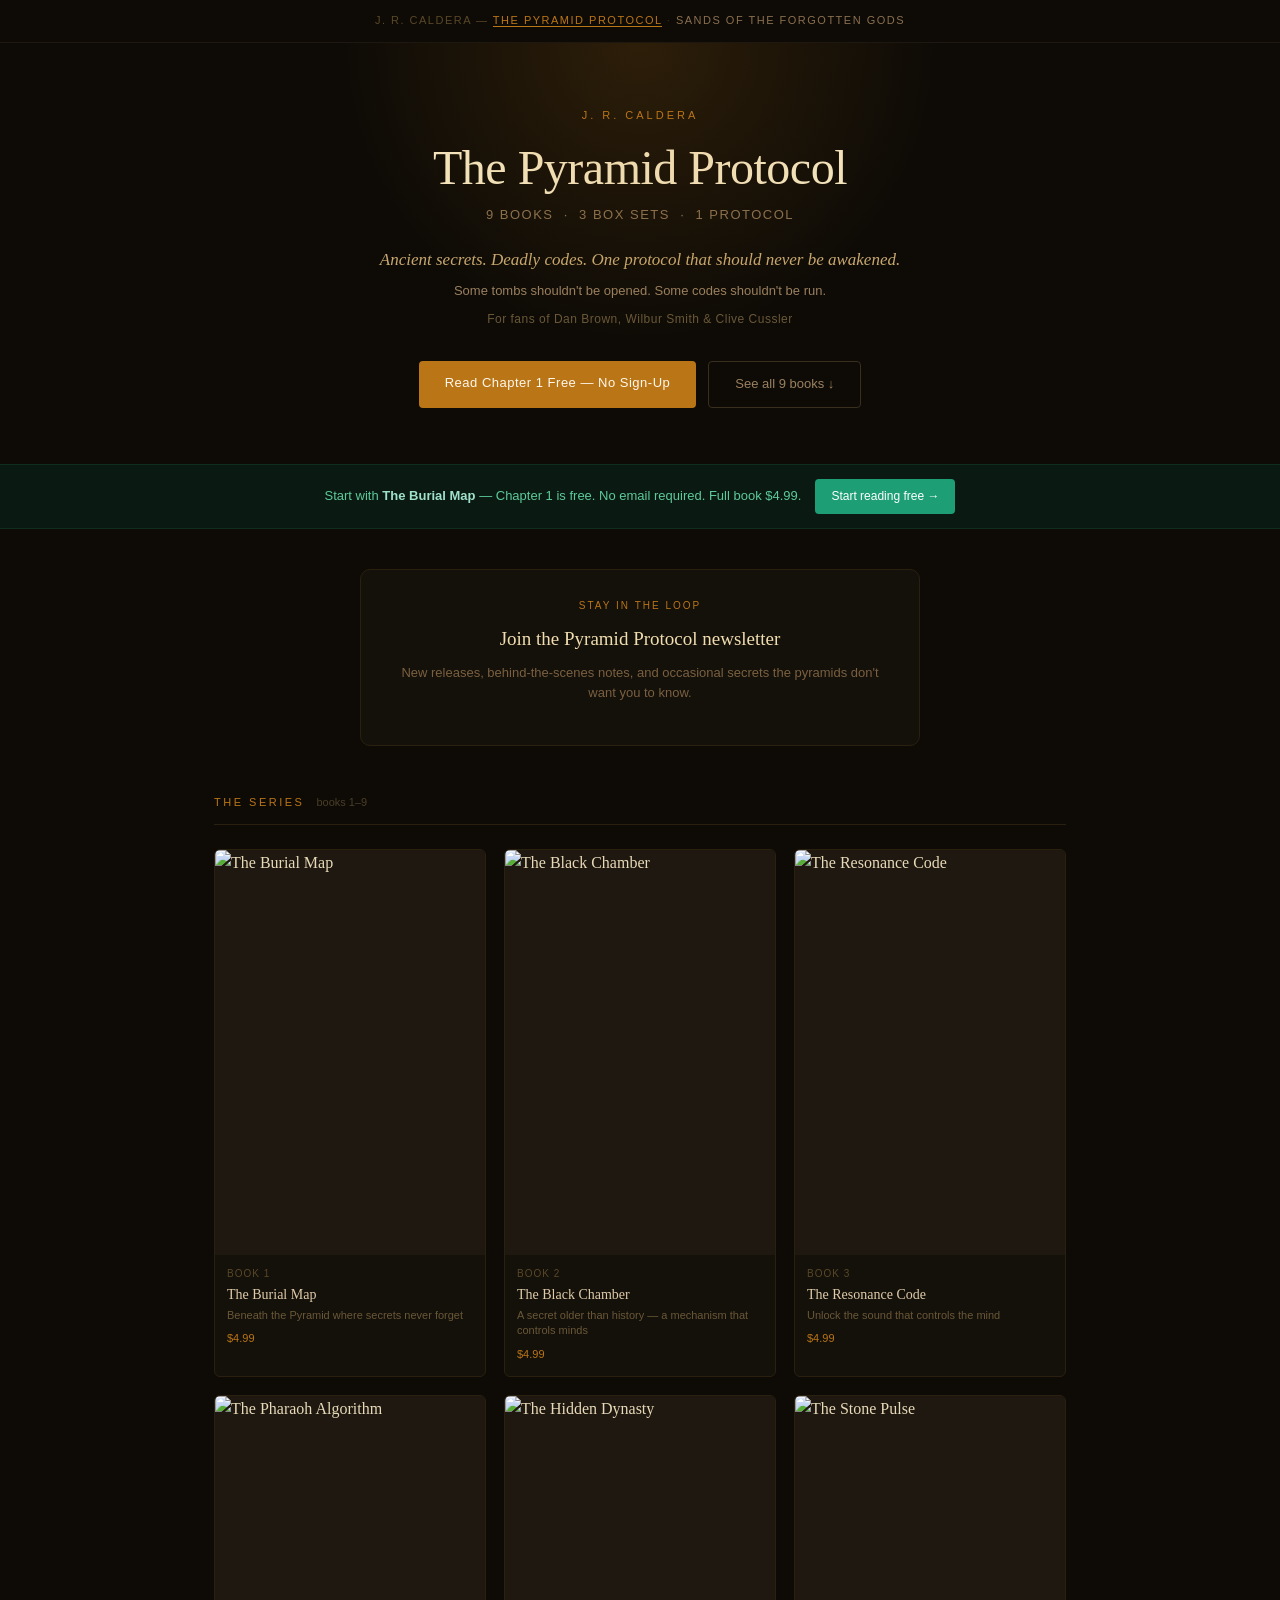
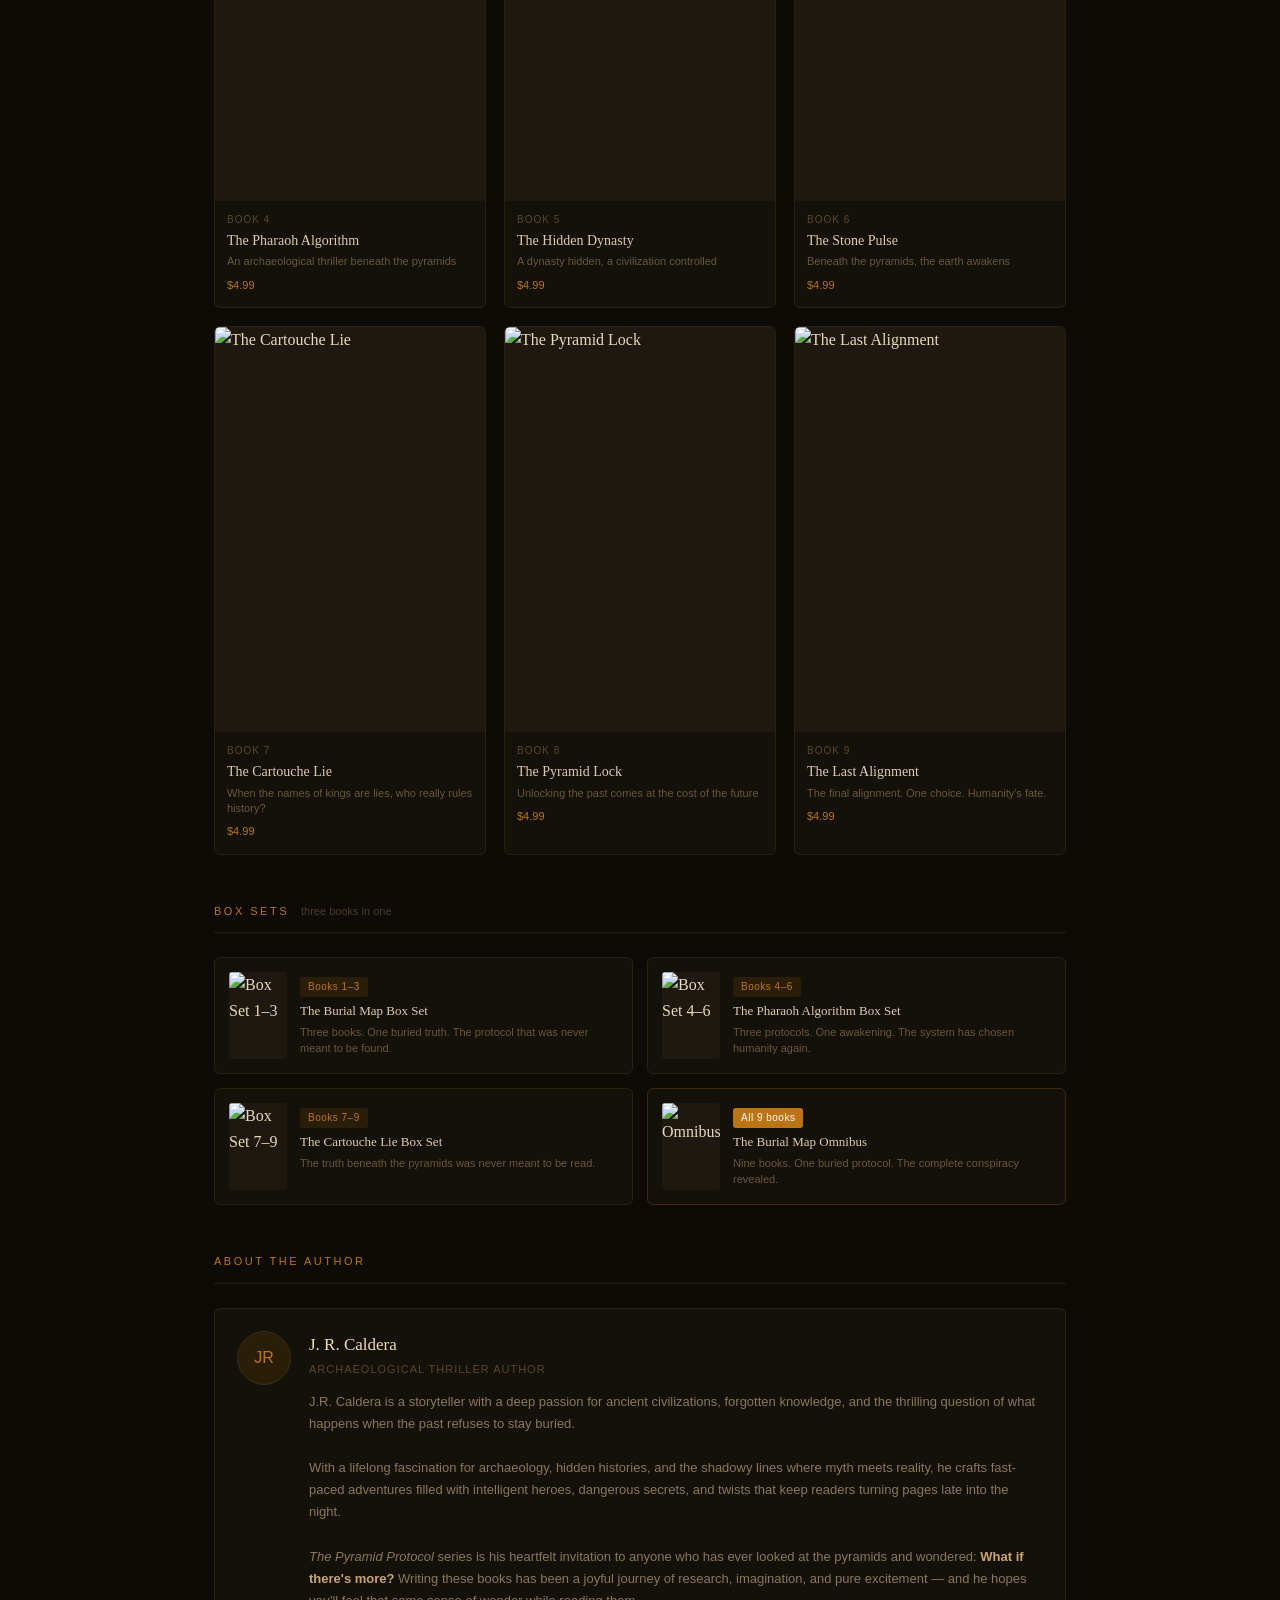
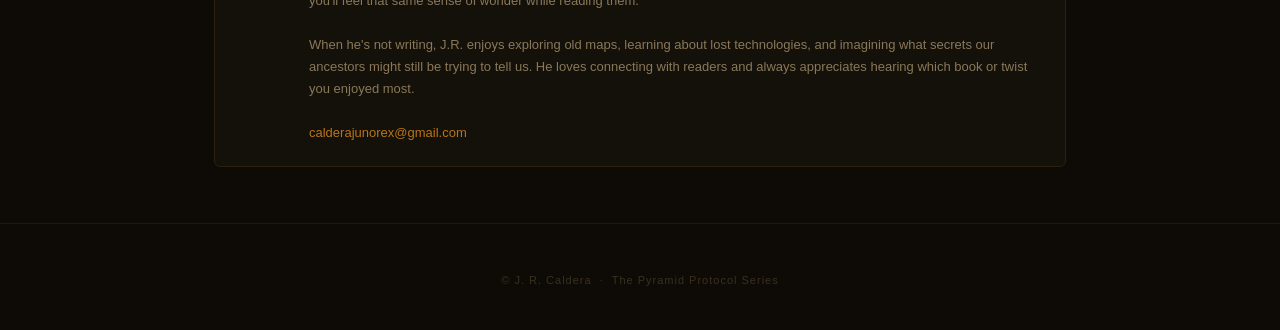
==== commit 04bf2640: "Update index.html + код банера" ====
--- a/index.html
+++ b/index.html
@@ -491,6 +491,37 @@
 </head>
 <body>
 
+  <!--
+  ЭТОТ БЛОК ВСТАВИТЬ В index.html (главная страница, Pyramid Protocol)
+  СРАЗУ ПОСЛЕ <body> — то есть перед строкой <div class="hero">
+  ========================================================================
+-->
+<style>
+.series-nav {
+  text-align: center;
+  padding: 12px 24px;
+  border-bottom: 1px solid #1e1810;
+  font-family: 'Helvetica Neue', Arial, sans-serif;
+  font-size: 11px;
+  letter-spacing: 1.5px;
+  text-transform: uppercase;
+}
+.series-nav .who { color: #5a4828; }
+.series-nav a { color: #8a7050; text-decoration:none; border-bottom: 1px solid transparent; }
+.series-nav a:hover { color: #BA7517; border-color: #BA7517; }
+.series-nav .current { color: #BA7517; border-bottom: 1px solid #BA7517; }
+.series-nav .sep { color: #3a3020; }
+</style>
+
+<div class="series-nav">
+  <span class="who">J. R. Caldera —</span>
+  <span class="current">The Pyramid Protocol</span>
+  <span class="sep">·</span>
+  <a href="https://calderajunorex-cmd.github.io/sands-of-the-forgotten-gods/">Sands of the Forgotten Gods</a>
+  <!-- Когда появится 3-я серия — добавьте сюда ещё один <a> и повторите этот блок на всех страницах -->
+</div>
+
+
 <!-- HERO -->
 <div class="hero">
   <div class="hero-eyebrow">J. R. Caldera</div>
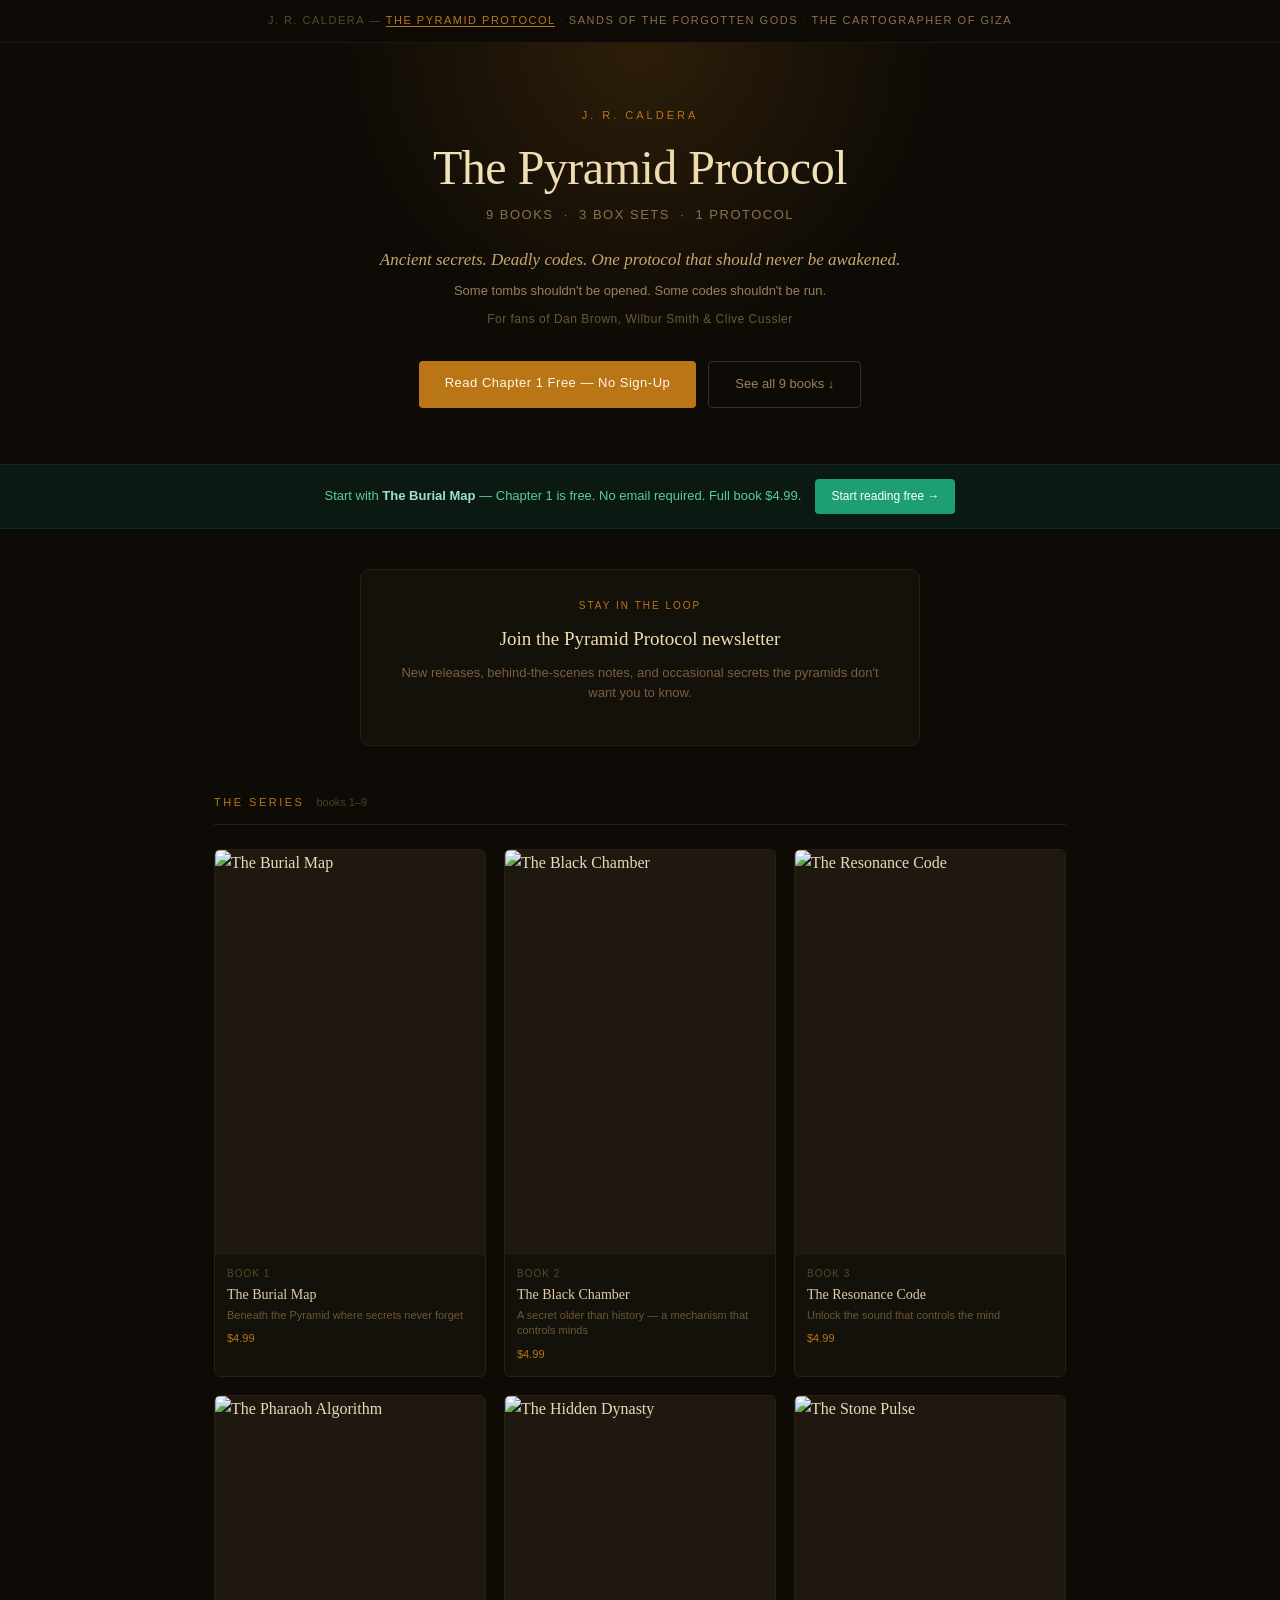
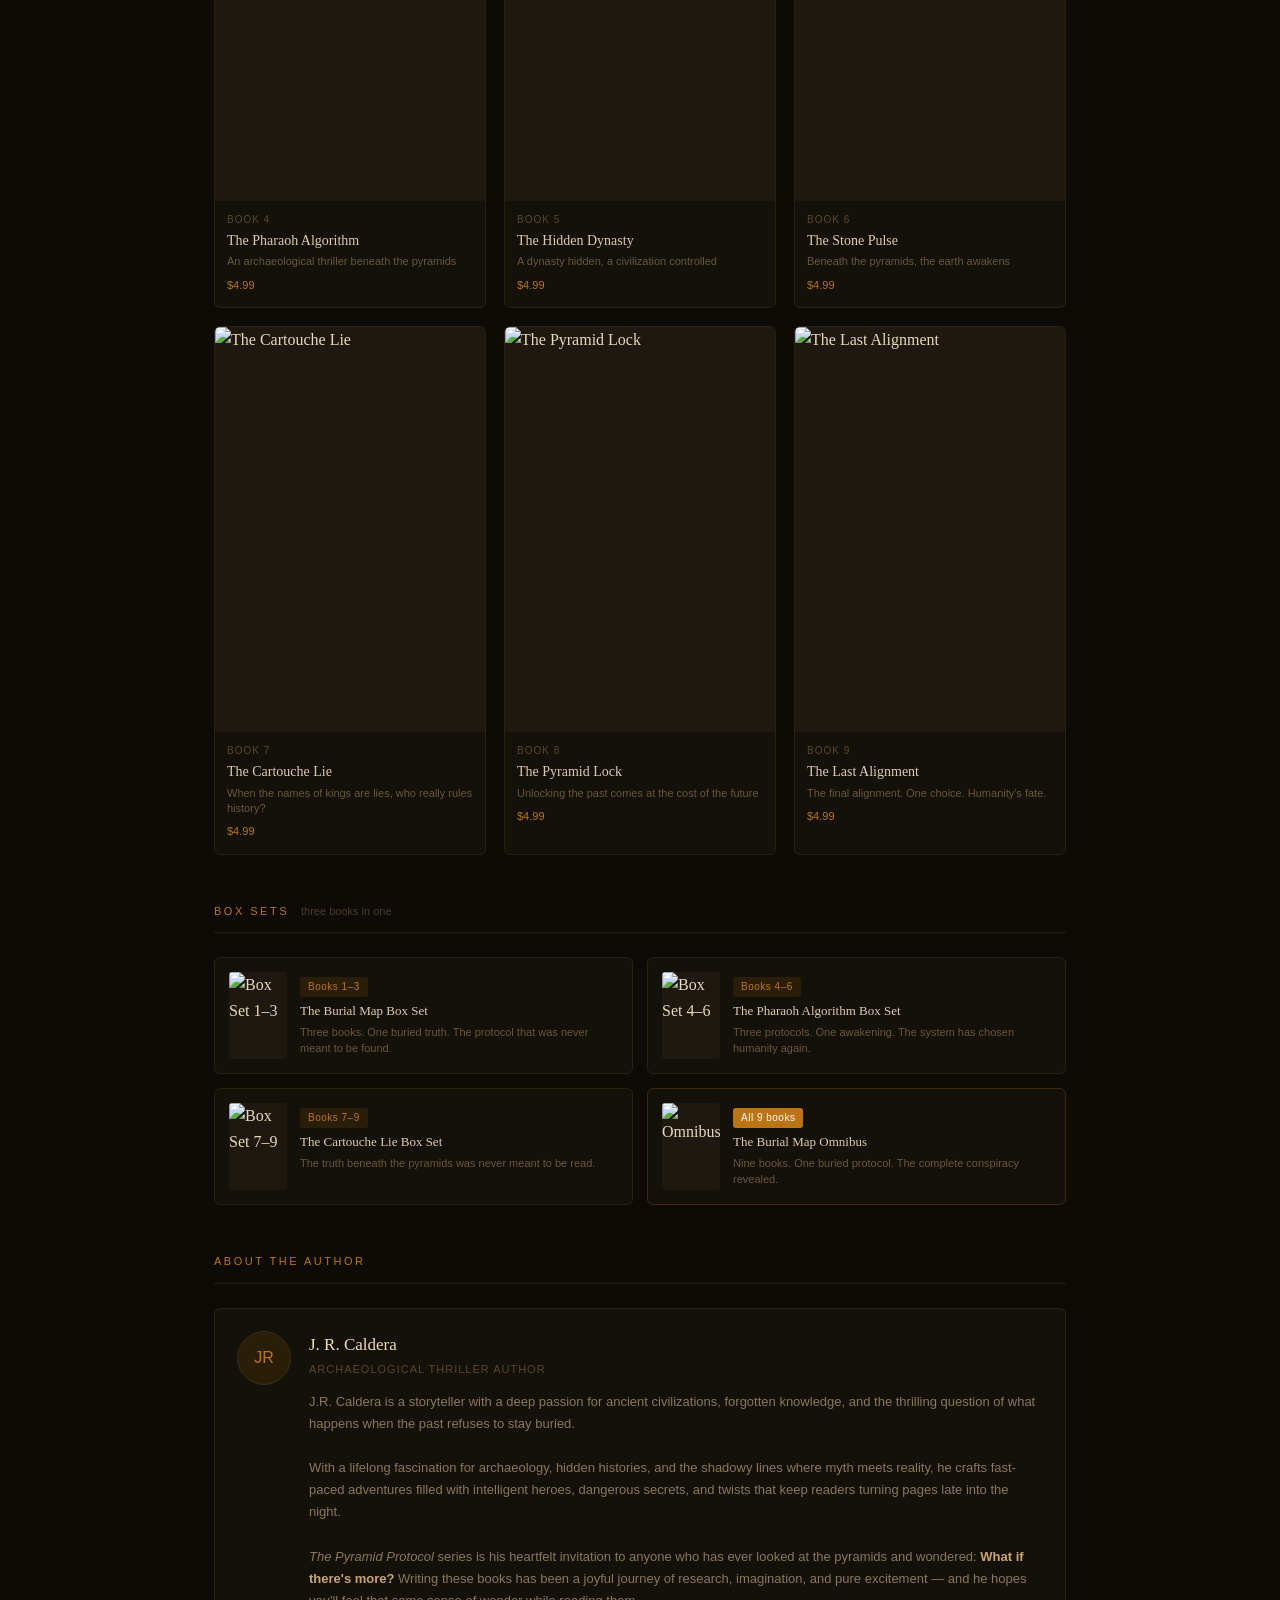
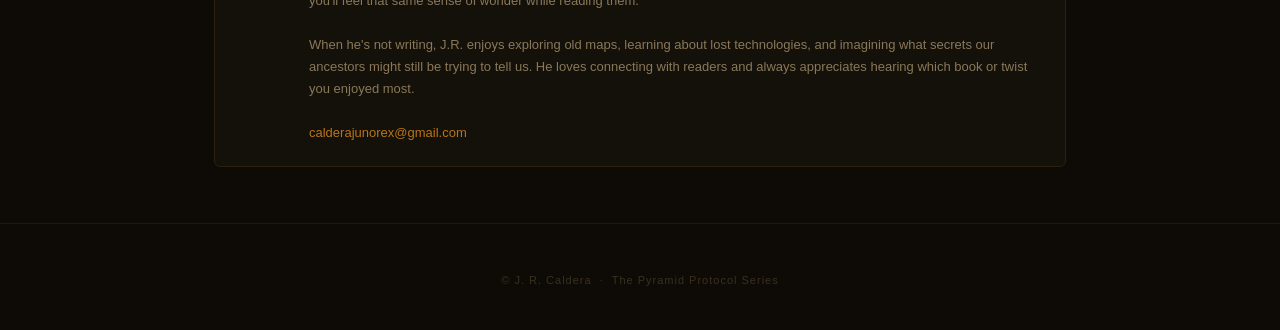
==== commit a5a44374: "Update index.html Add nav link to The Cartographer of Giza" ====
--- a/index.html
+++ b/index.html
@@ -515,10 +515,12 @@
 
 <div class="series-nav">
   <span class="who">J. R. Caldera —</span>
-  <span class="current">The Pyramid Protocol</span>
+<span class="current">The Pyramid Protocol</span>
   <span class="sep">·</span>
   <a href="https://calderajunorex-cmd.github.io/sands-of-the-forgotten-gods/">Sands of the Forgotten Gods</a>
-  <!-- Когда появится 3-я серия — добавьте сюда ещё один <a> и повторите этот блок на всех страницах -->
+  <span class="sep">·</span>
+  <a href="https://calderajunorex-cmd.github.io/the-cartographer-of-giza/">The Cartographer of Giza</a>
+  <!-- Когда появится 3-я, 4-я серия — добавьте сюда ещё один <a> и повторите этот блок на всех страницах -->
 </div>
 
 
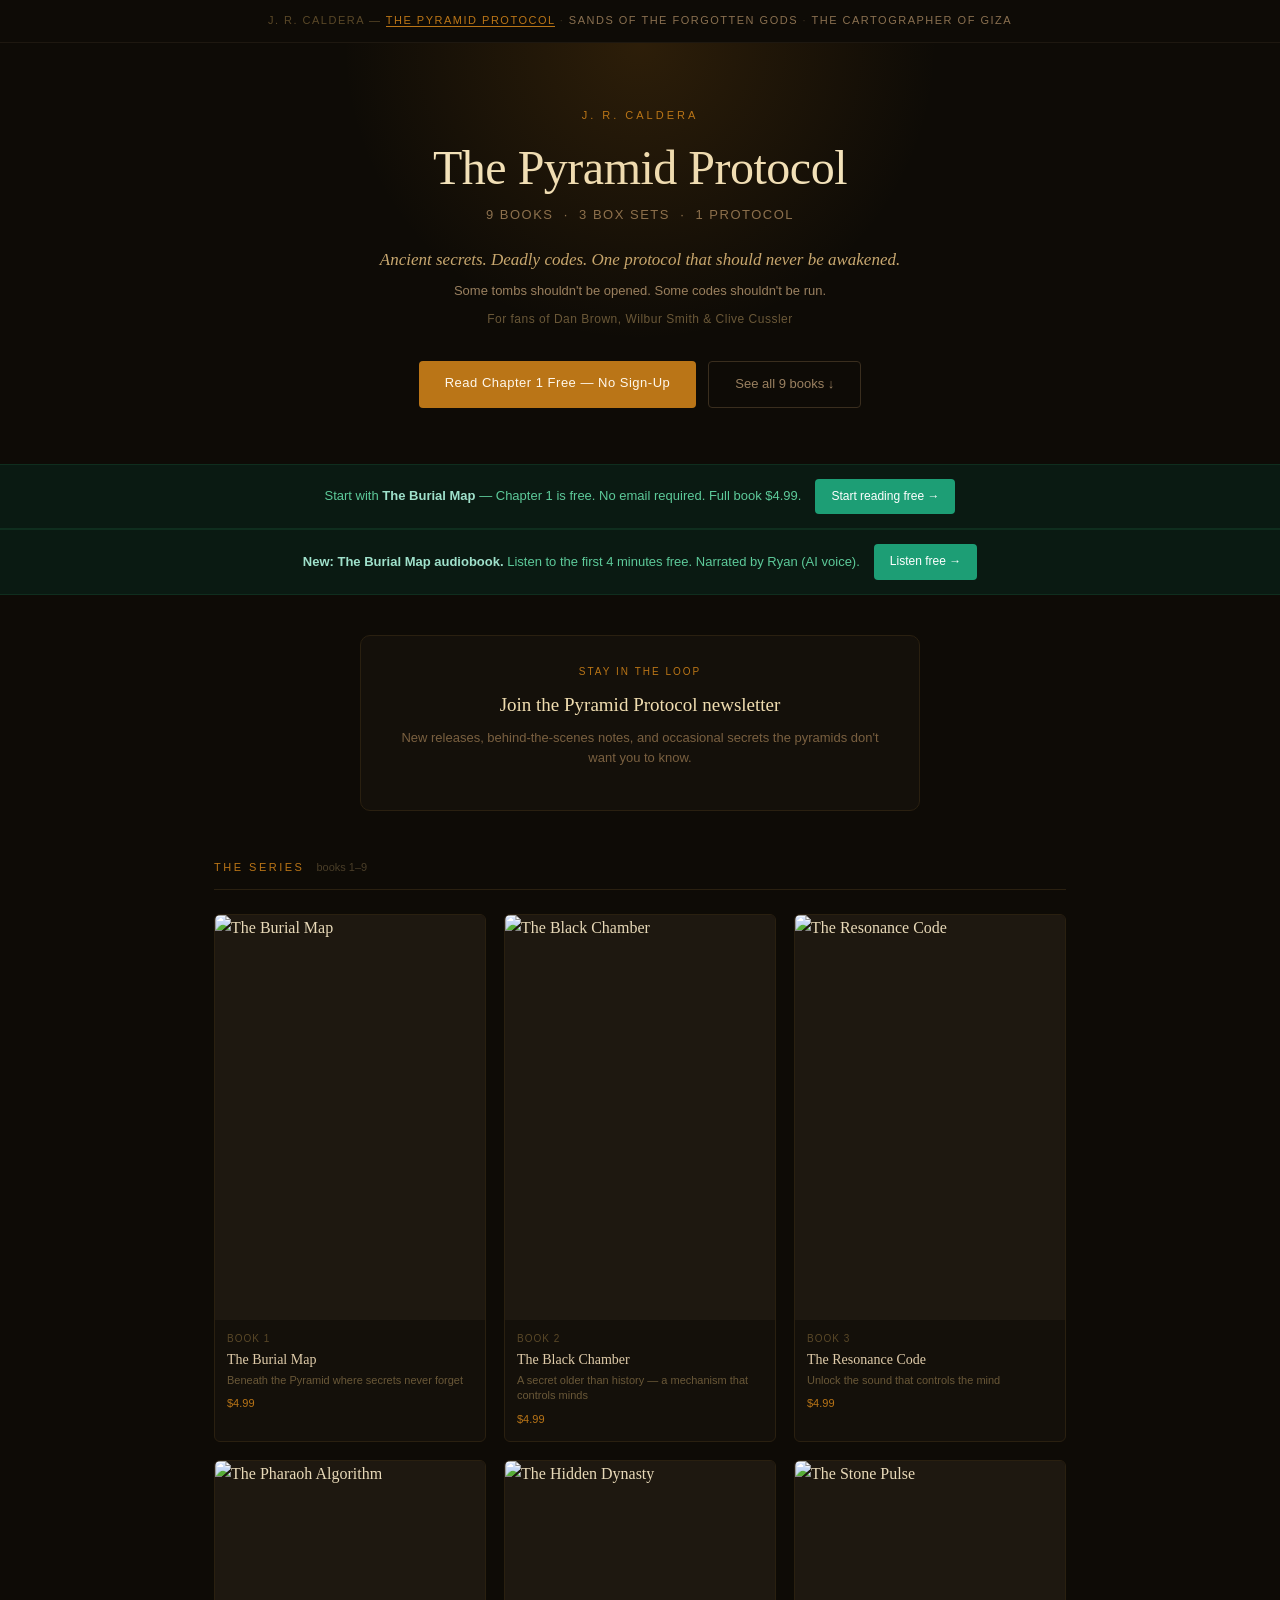
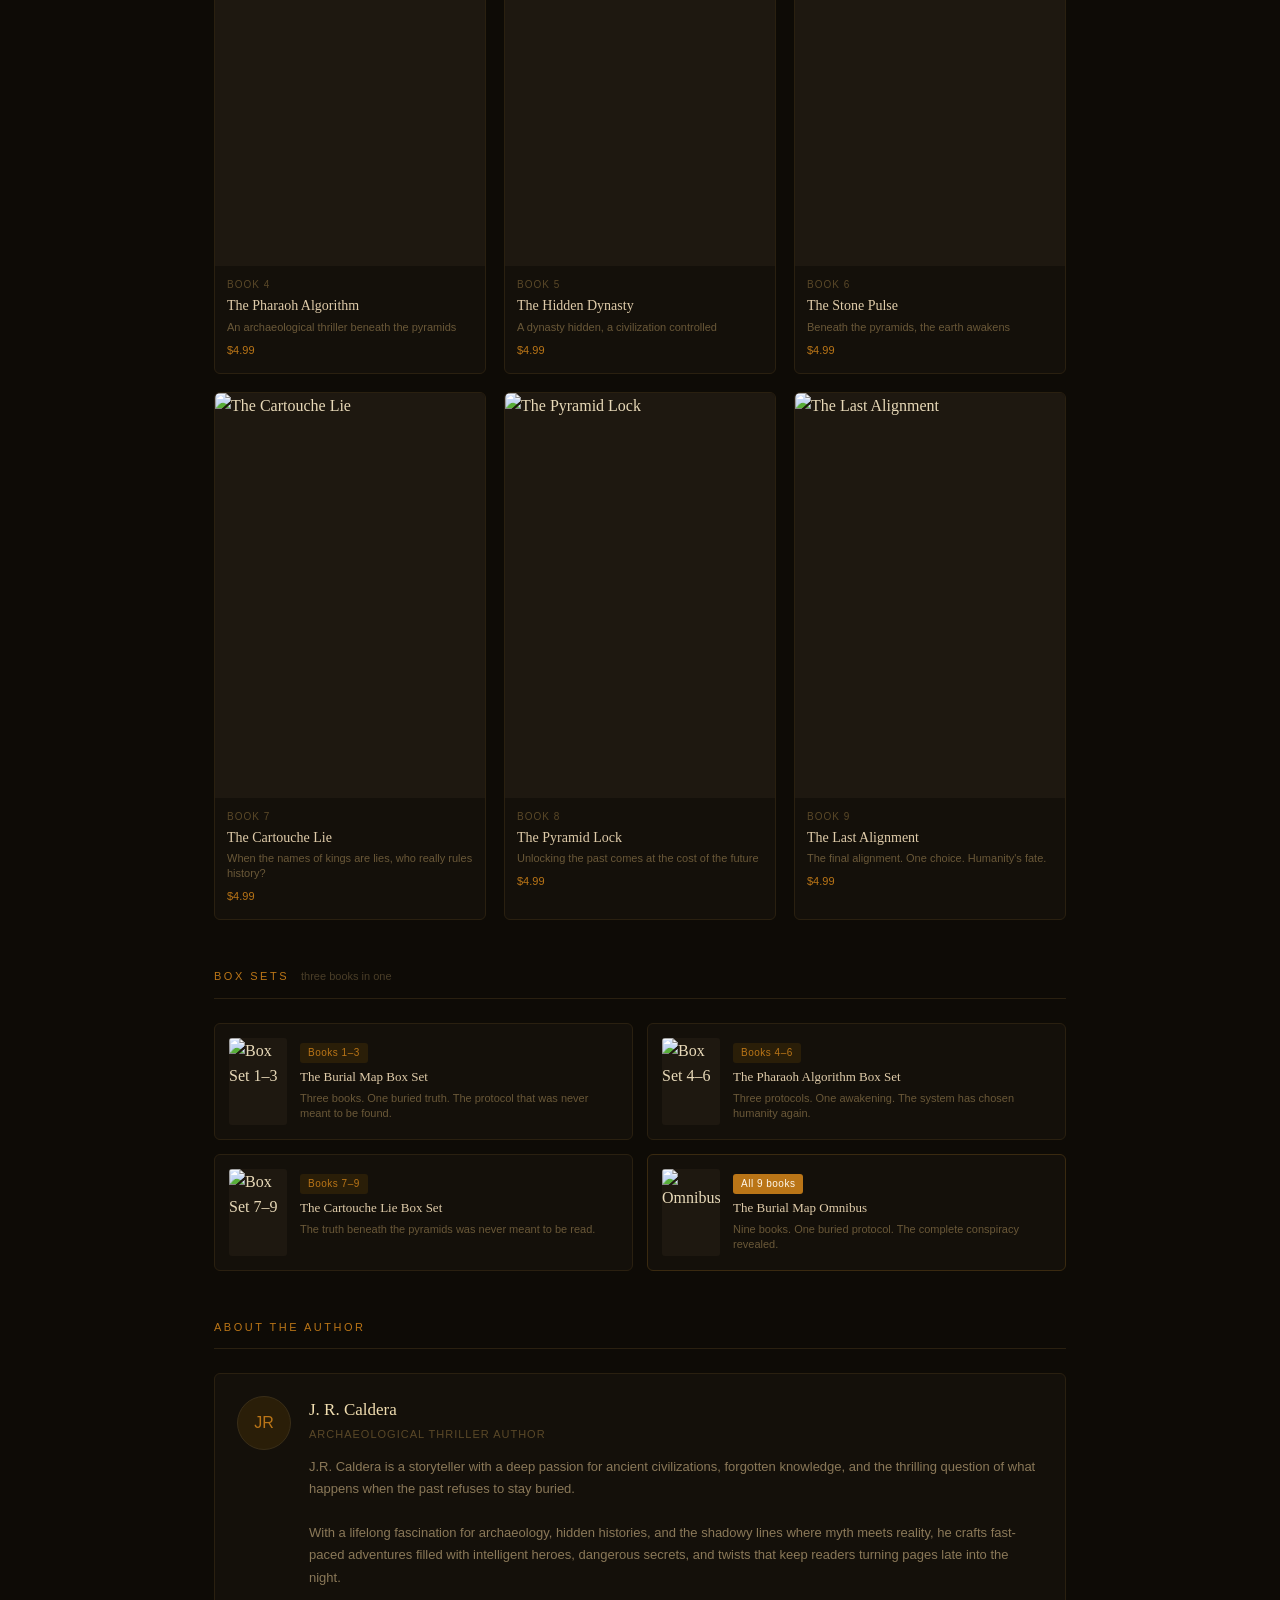
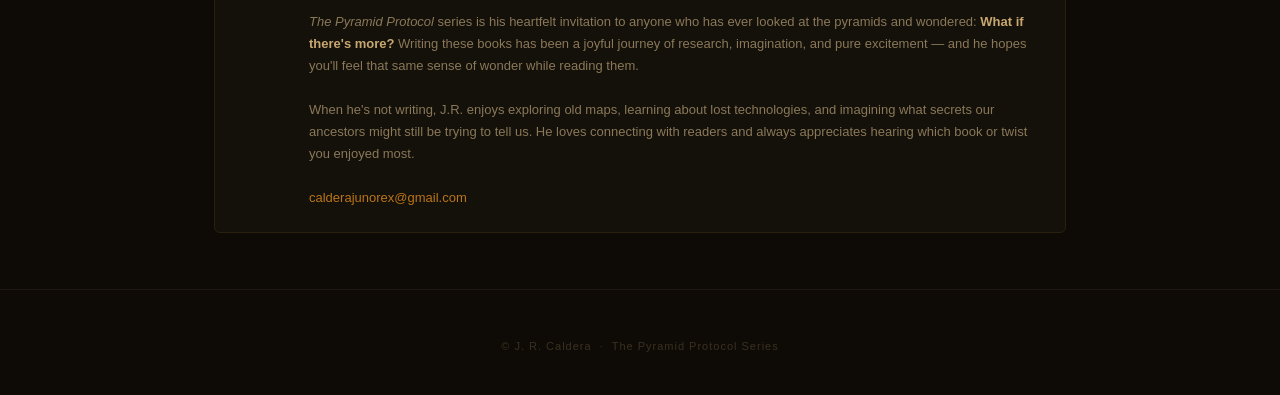
==== commit ac02bd96: "Link main page to Burial Map audiobook page" ====
--- a/index.html
+++ b/index.html
@@ -533,7 +533,7 @@
   <div class="hero-sub">Some tombs shouldn't be opened. Some codes shouldn't be run.</div>
   <div class="hero-fans">For fans of Dan Brown, Wilbur Smith &amp; Clive Cussler</div>
   <div class="hero-btns">
-    <a href="https://payhip.com/b/AbJk1" class="btn-primary" target="_blank">Read Chapter 1 Free — No Sign-Up</a>
+    <a href="https://calderajunorex-cmd.github.io/books/the-burial-map/chapter-1/" class="btn-primary" target="_blank">Read Chapter 1 Free — No Sign-Up</a>
     <a href="https://payhip.com/terrabooks/collection/pyramid-protocol-series" class="btn-ghost" target="_blank">See all 9 books ↓</a>
   </div>
 </div>
@@ -541,9 +541,13 @@
 <!-- FREE BANNER -->
 <div class="free-banner">
   <div class="free-banner-text">Start with <strong>The Burial Map</strong> — Chapter 1 is free. No email required. Full book $4.99.</div>
-  <a href="https://payhip.com/b/AbJk1" class="btn-free" target="_blank">Start reading free →</a>
-</div>
-
+  <a href="https://calderajunorex-cmd.github.io/books/the-burial-map/chapter-1/" class="btn-free" target="_blank">Start reading free →</a>
+</div>
+<!-- AUDIOBOOK BANNER -->
+<div class="free-banner">
+  <div class="free-banner-text"><strong>New: The Burial Map audiobook.</strong> Listen to the first 4 minutes free. Narrated by Ryan (AI voice).</div>
+  <a href="https://calderajunorex-cmd.github.io/books/the-burial-map/" class="btn-free">Listen free →</a>
+</div>
 <!-- NEWSLETTER SIGNUP -->
 <div class="newsletter-block">
   <div class="newsletter-eyebrow">Stay in the loop</div>
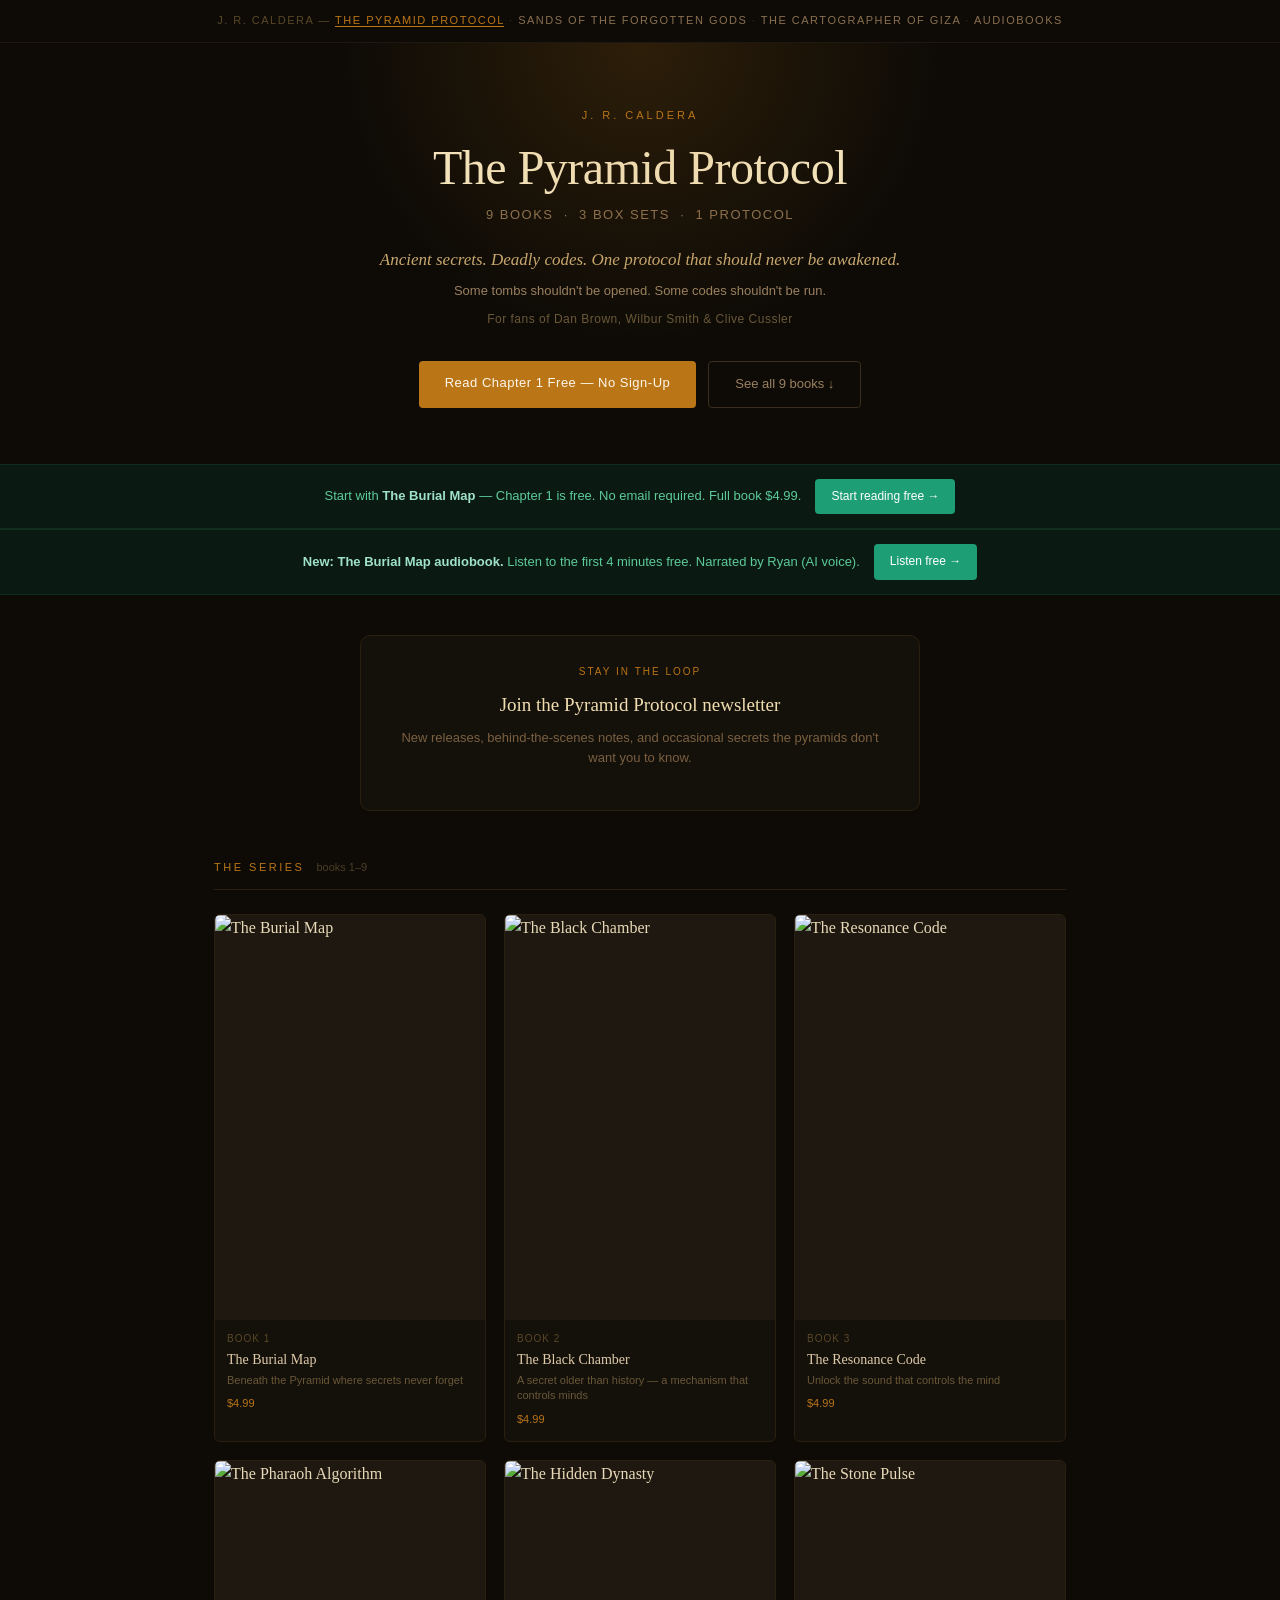
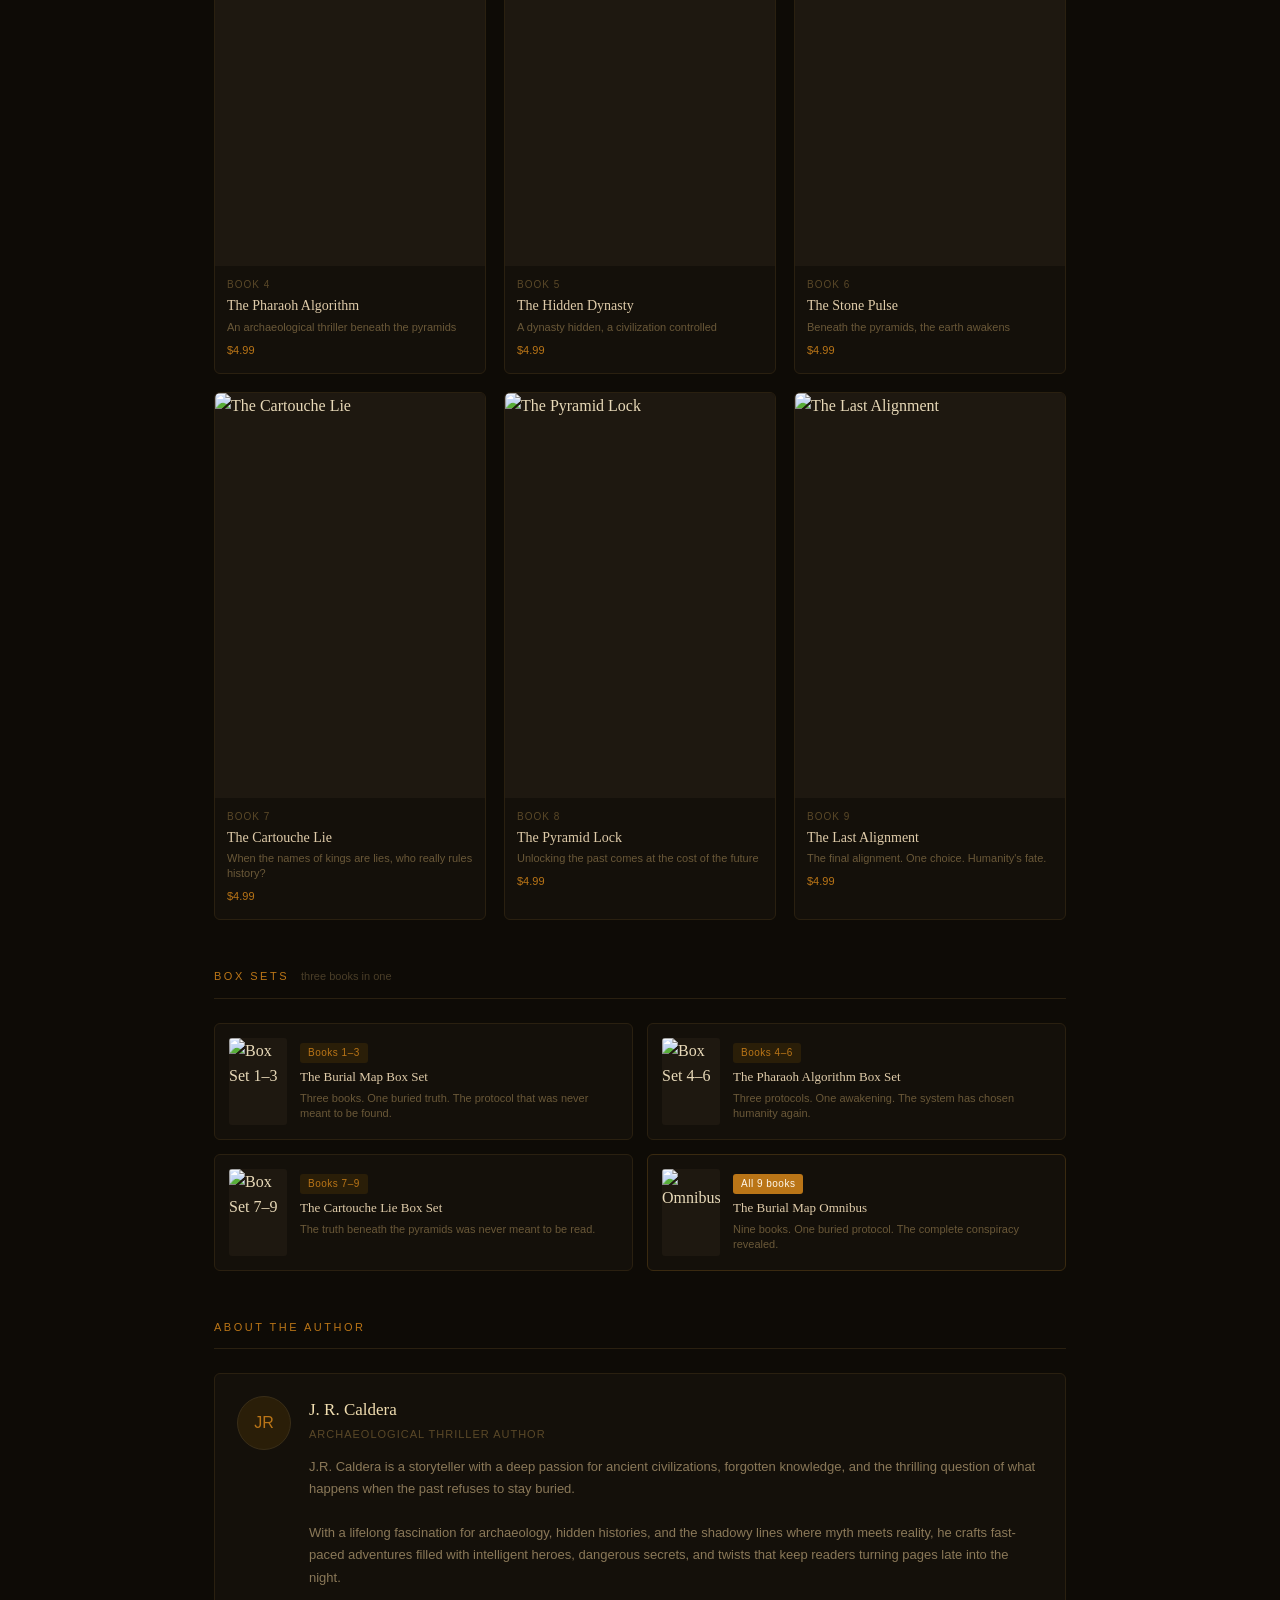
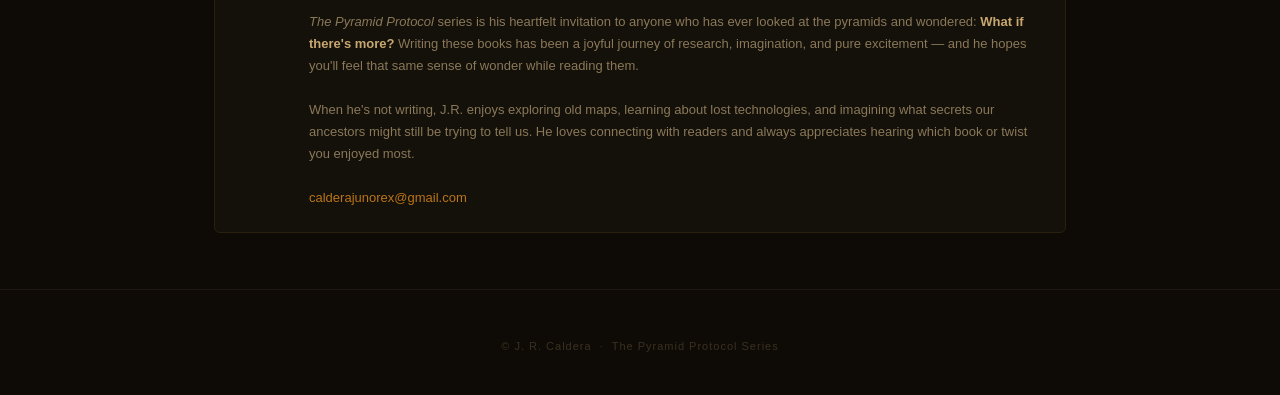
==== commit aa9ccdb1: "Add Audiobooks link to header" ====
--- a/index.html
+++ b/index.html
@@ -520,6 +520,8 @@
   <a href="https://calderajunorex-cmd.github.io/sands-of-the-forgotten-gods/">Sands of the Forgotten Gods</a>
   <span class="sep">·</span>
   <a href="https://calderajunorex-cmd.github.io/the-cartographer-of-giza/">The Cartographer of Giza</a>
+    <span class="sep">·</span>
+  <a href="https://calderajunorex-cmd.github.io/books/">Audiobooks</a>
   <!-- Когда появится 3-я, 4-я серия — добавьте сюда ещё один <a> и повторите этот блок на всех страницах -->
 </div>
 
